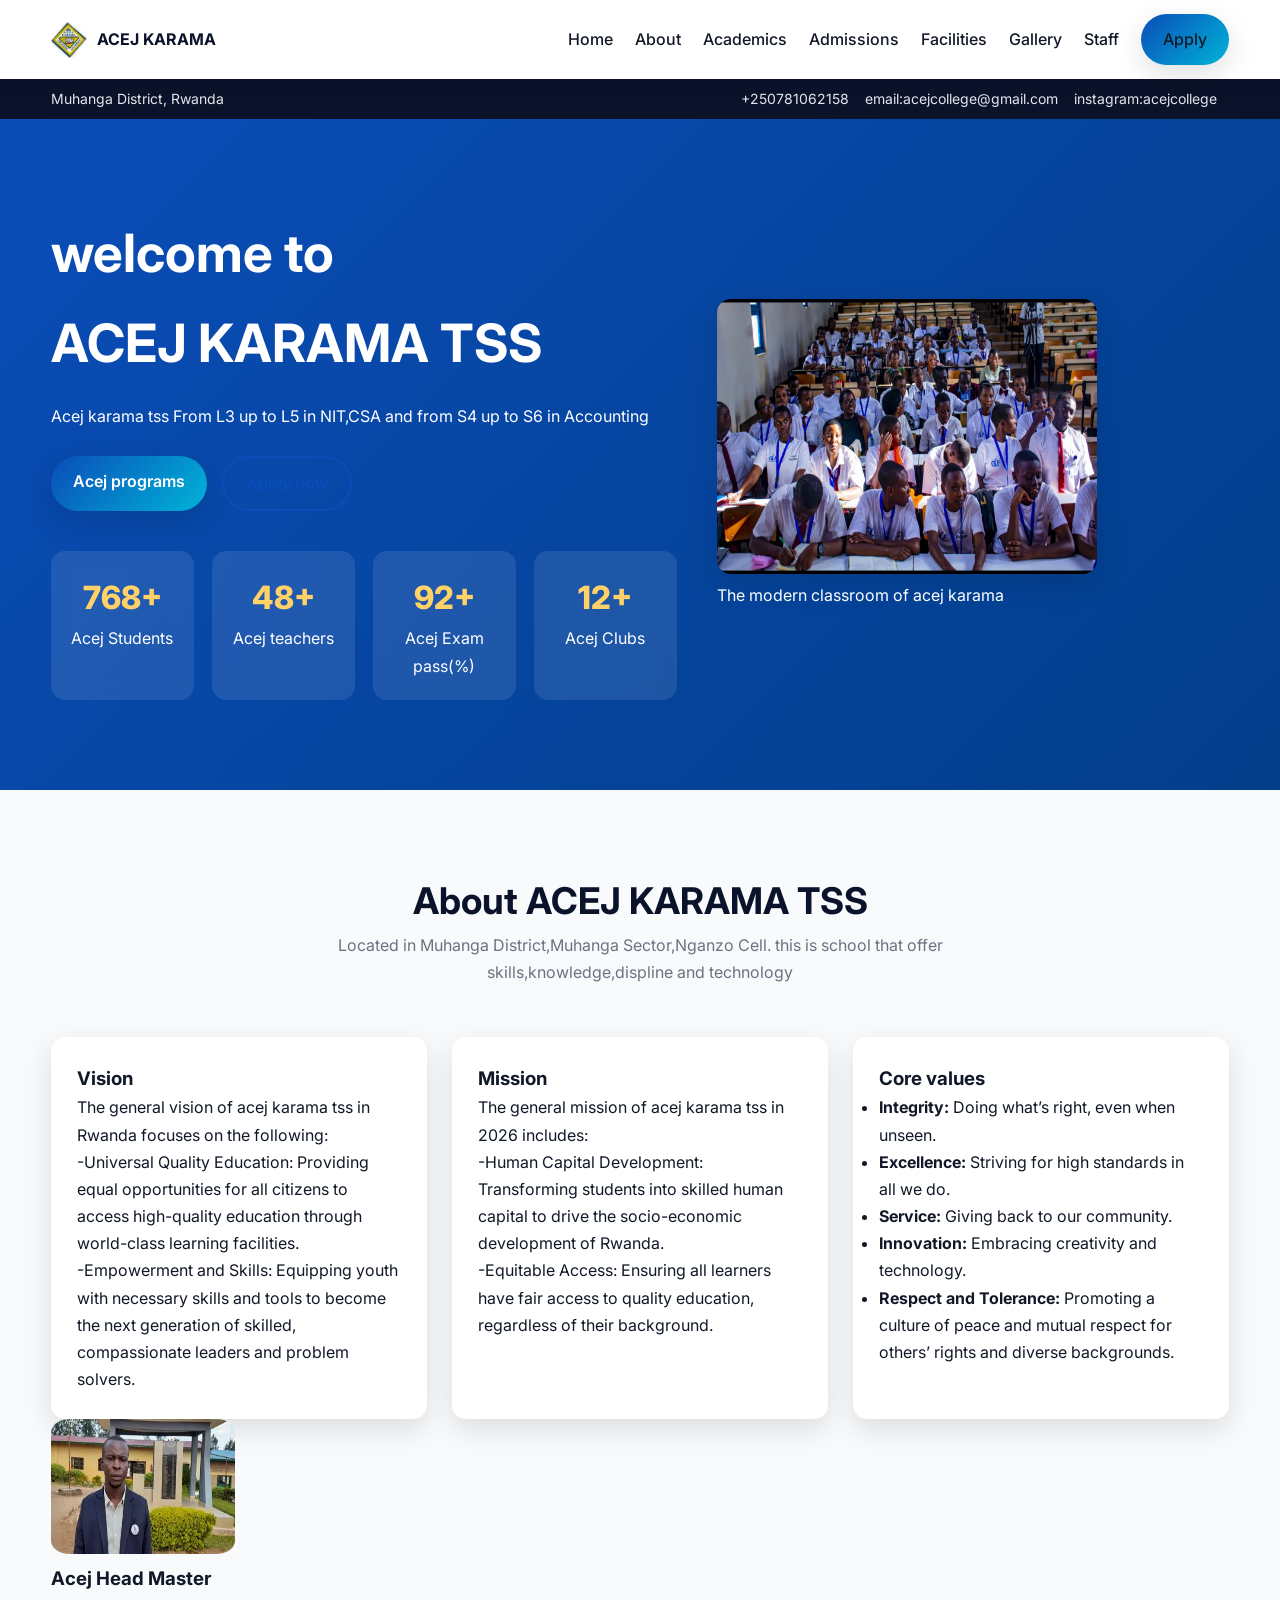
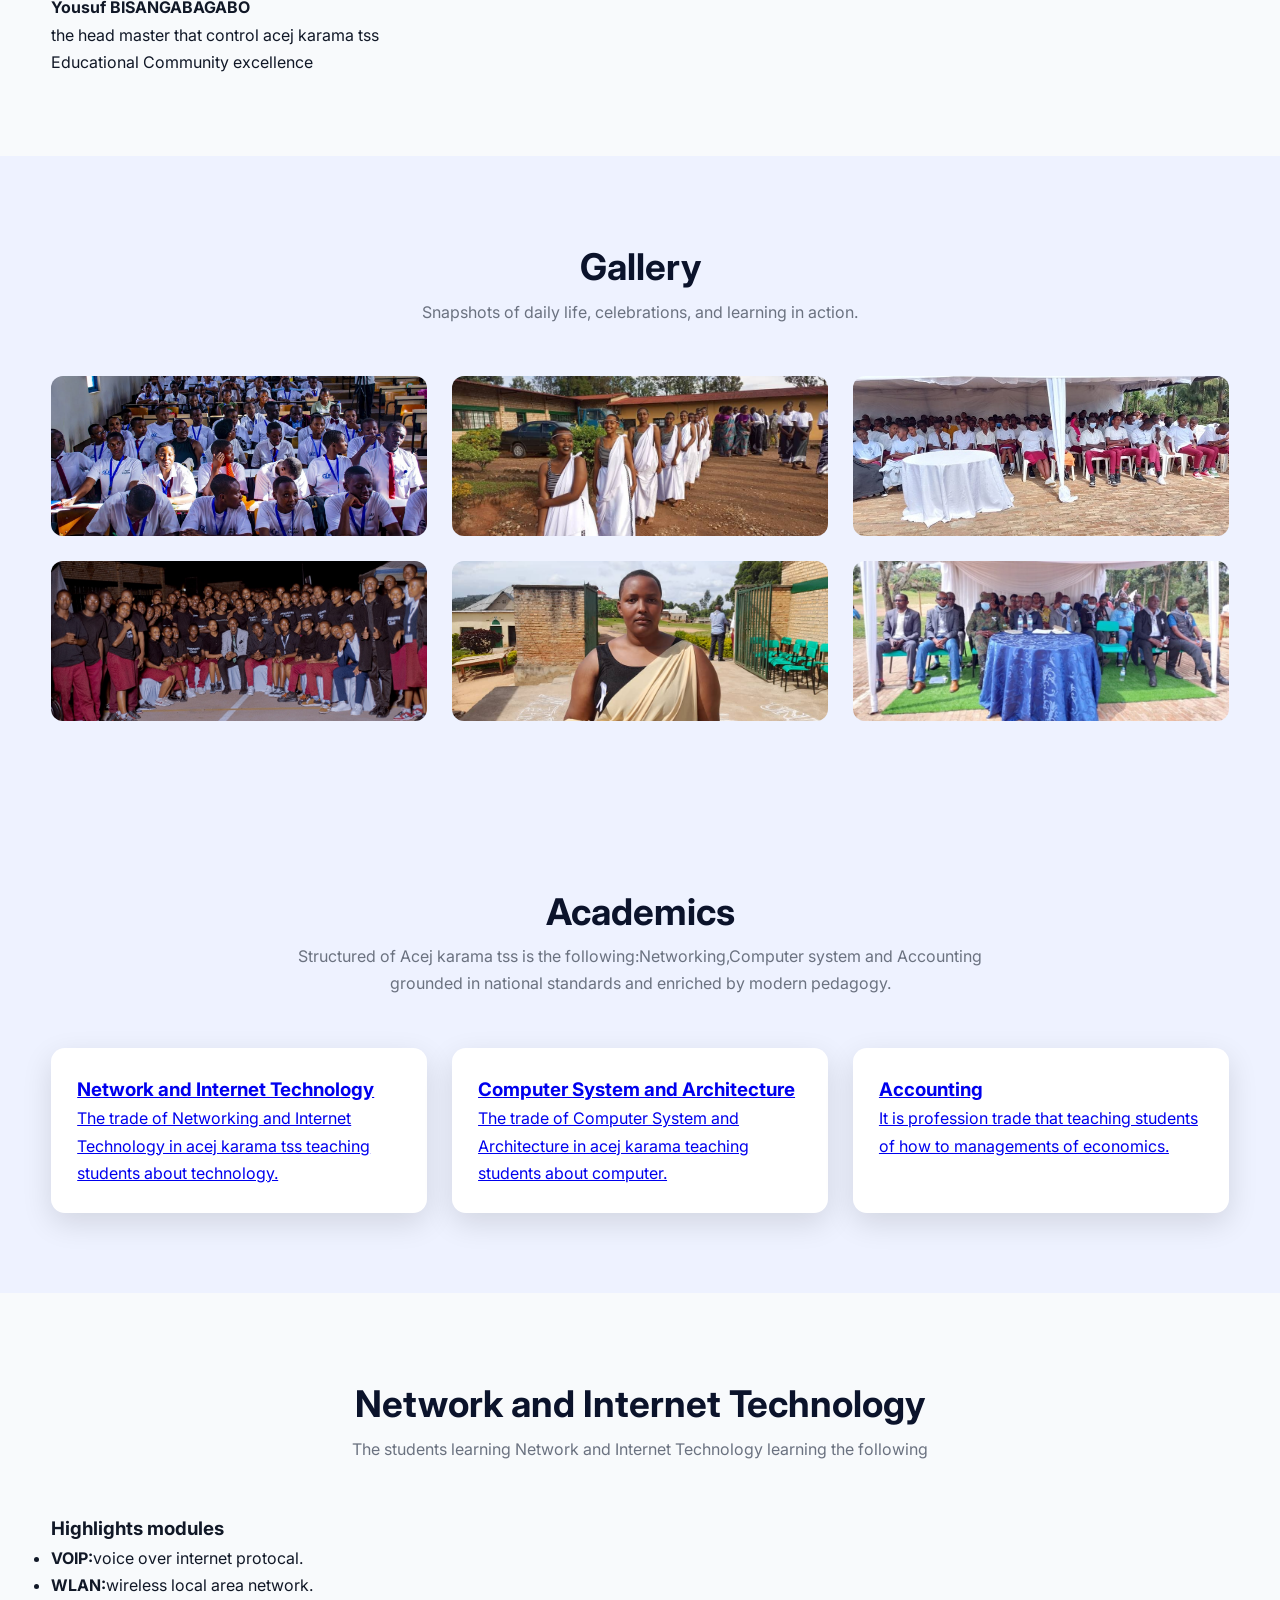
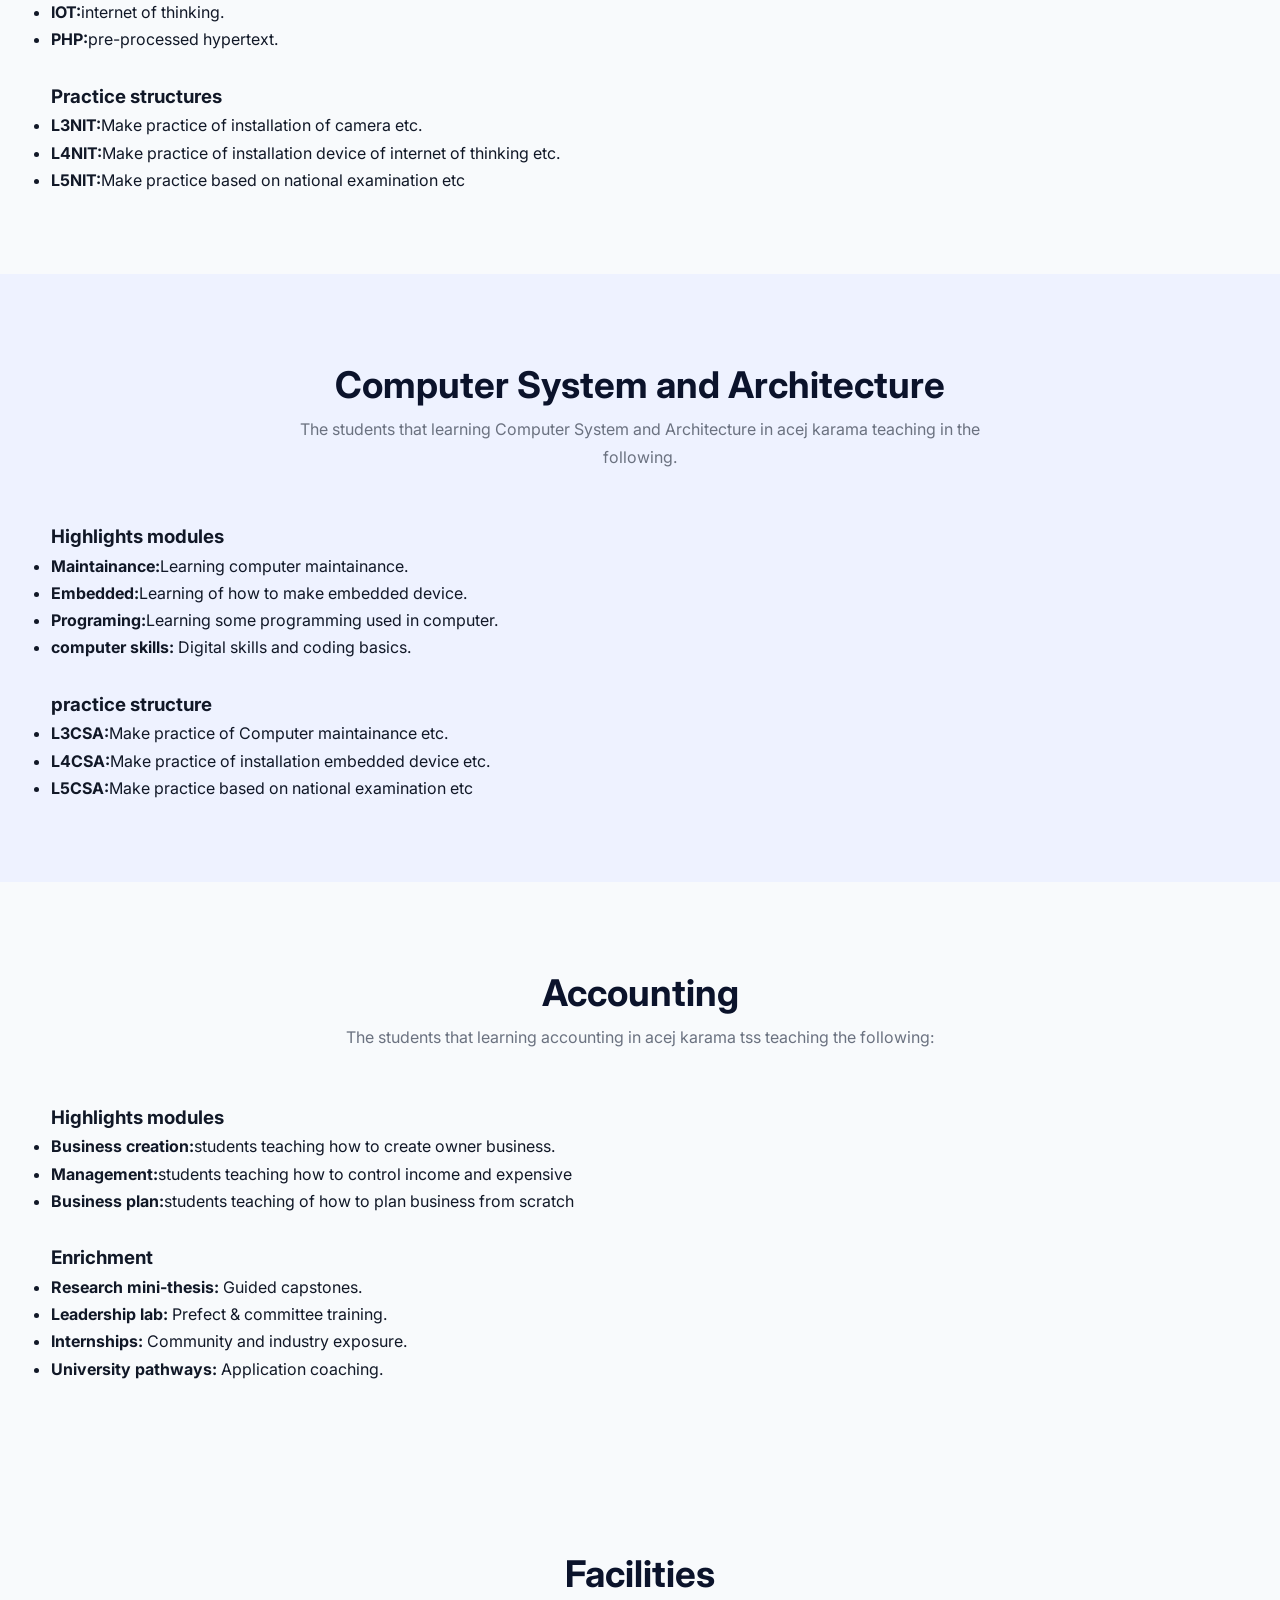
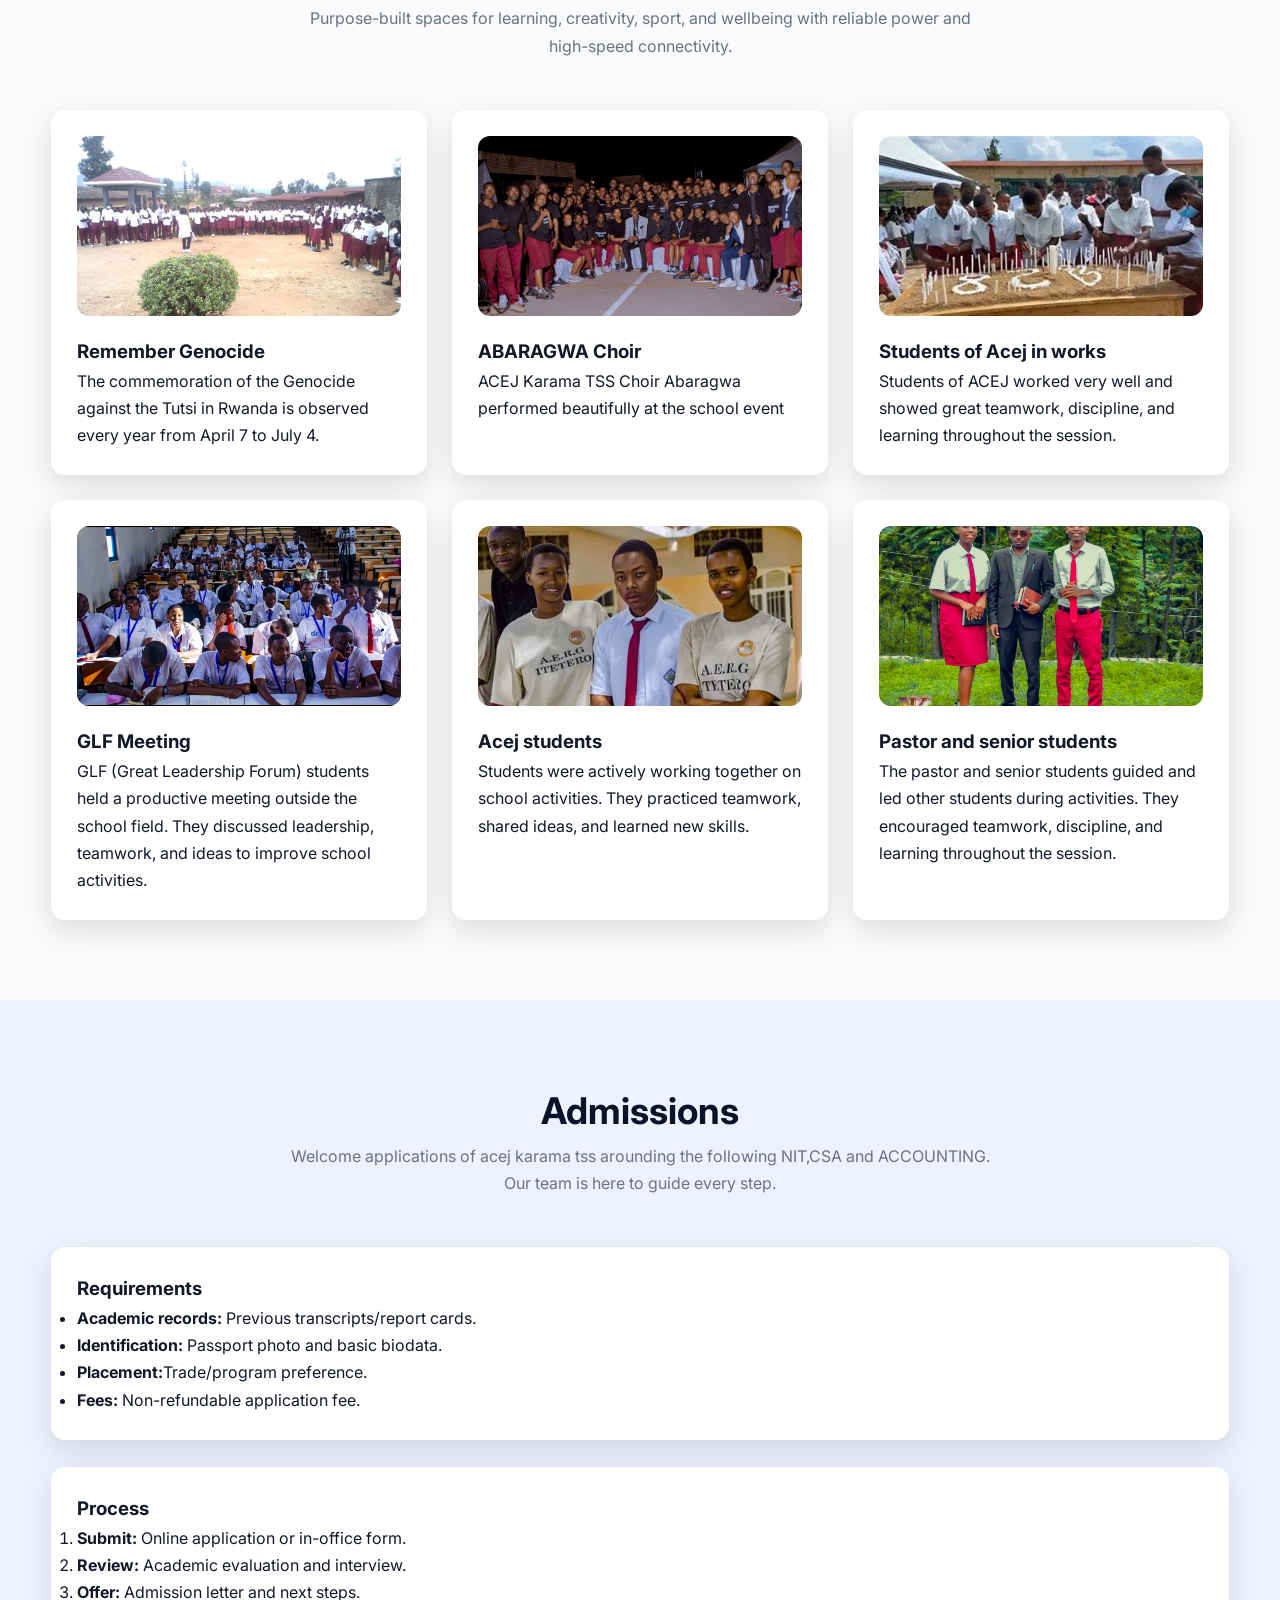
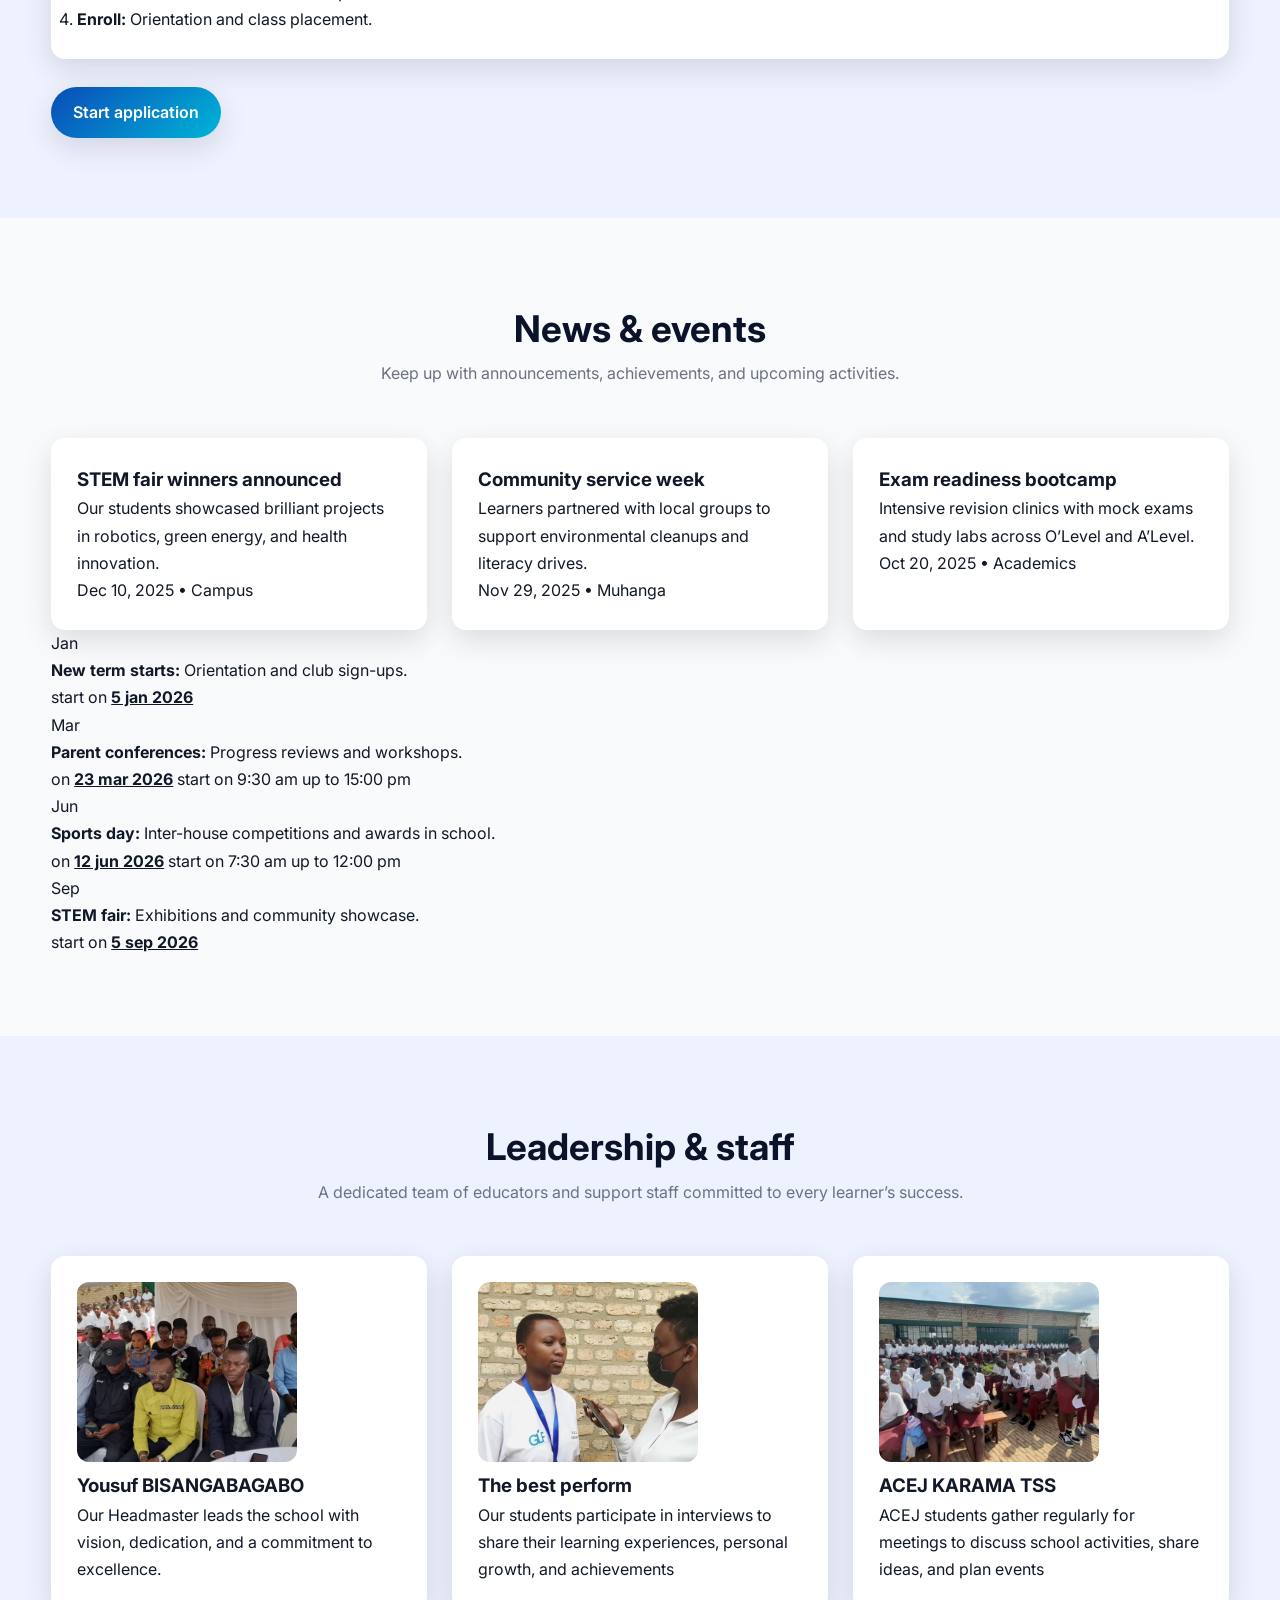
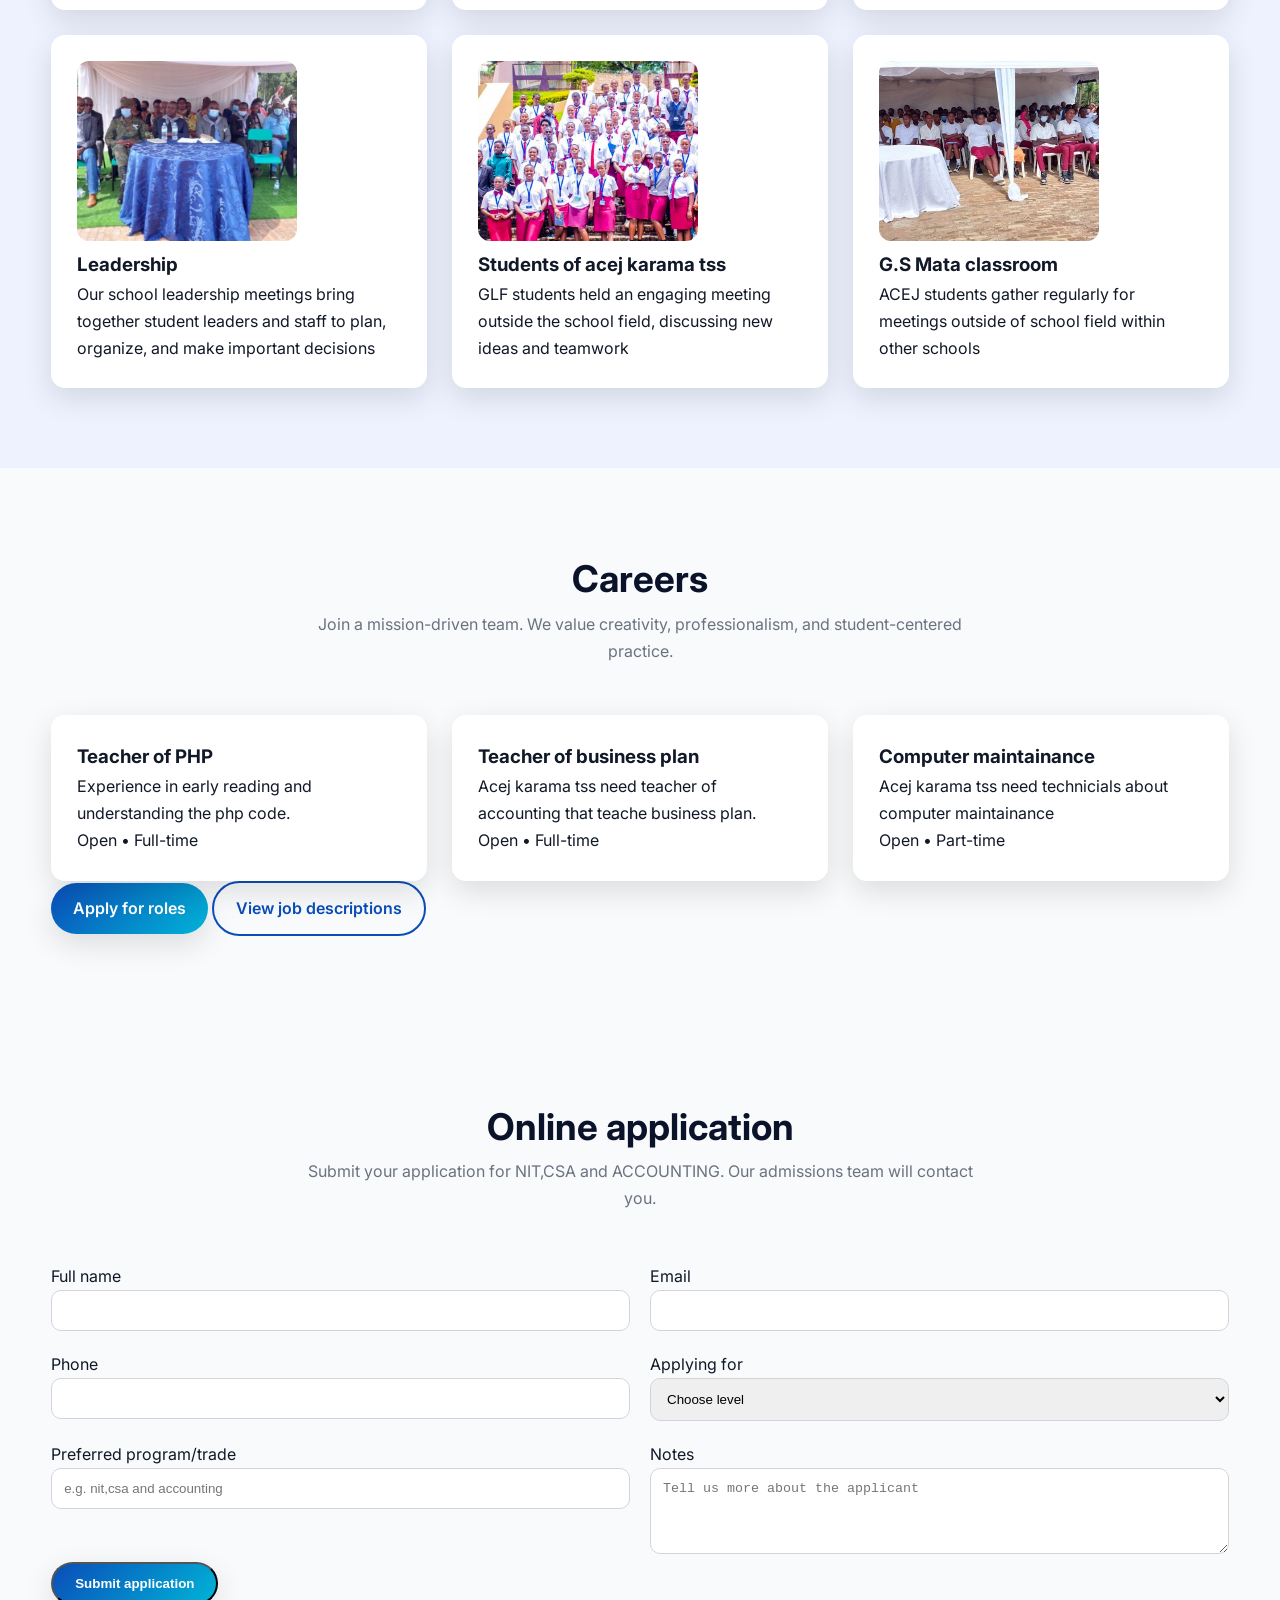
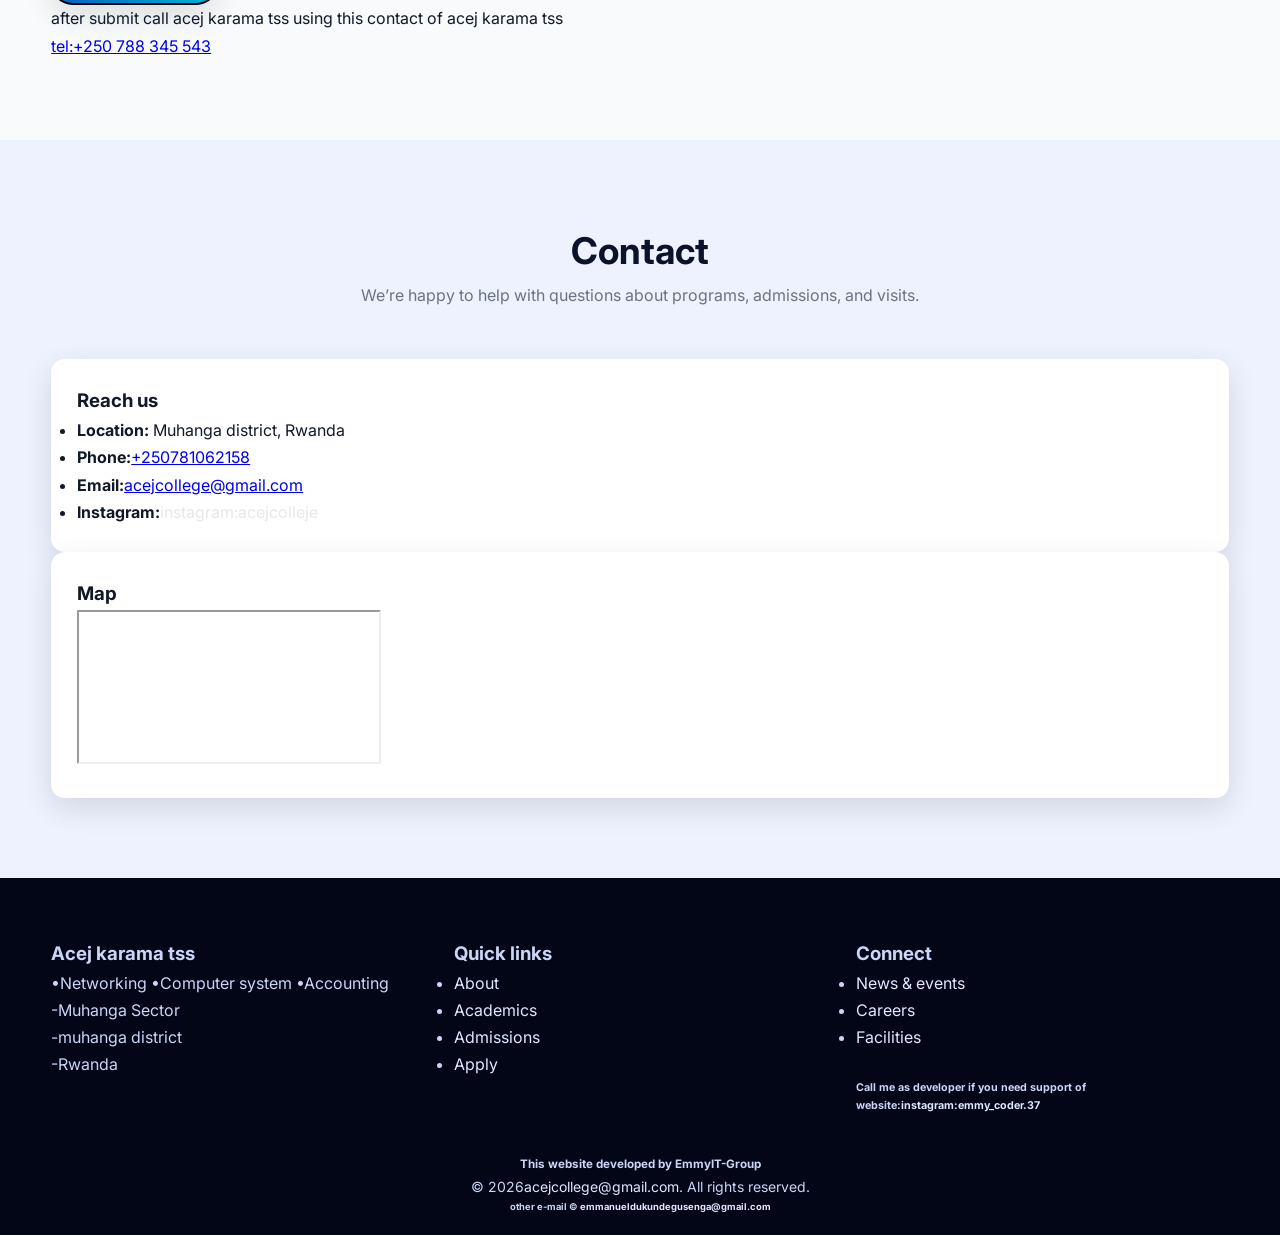
==== index.html @ ce0fcd68 "change file remove h .html" ====
<!DOCTYPE html>
<html lang="en">
<head>
  <meta charset="UTF-8" />
  <meta name="viewport" content="width=device-width, initial-scale=1" />
  <title>🚻🛗ACEJ KARAMA TSS</title>
  <meta name="description" content="G.S Mata Secondary School in Muhanga Sector offers Primary, O’Level, and A’Level (LFK). Innovative learning, strong values, and future-ready skills." />
  <link rel="preconnect" href="https://fonts.googleapis.com">
  <link rel="preconnect" href="https://fonts.gstatic.com" crossorigin>
  <link href="https://fonts.googleapis.com/css2?family=Inter:wght@400;500;600;700;800&display=swap" rel="stylesheet">
  <link rel="stylesheet" href="indexs.css" />
</head>
<body>


  <!-- Header -->
  <header class="header">
  <div class="container">
    <a class="logo" href="#home">
      <img src="log.jpg" alt="acej logo" />
      <div class="logo-text">
        <strong> <b>ACEJ KARAMA</b></strong>
      </div>
    </a>

    <!-- Navigation -->
    <nav class="nav" aria-label="Main navigation">
      <button class="nav-toggle" aria-expanded="false" aria-controls="menu">☰</button>
      <ul id="menu" class="nav-list">
        <li><a href="#home">Home</a></li>
        <li><a href="#about">About</a></li>
          <a href="#academics">Academics</a></li>
        <li><a href="#admissions">Admissions</a></li>
        <li><a href="#facilities">Facilities</a></li>
        <li><a href="#gallery">Gallery</a></li>
        <li><a href="#staff">Staff</a></li>
        <li><a class="btn btn-primary" href="#apply">Apply</a></li>
      </ul>
    </nav>
  </div>
</header>

  <!-- Top bar -->
  <div class="topbar">
    <div class="container">
      <div class="topbar-left">
        <span class="top-item">Muhanga District, Rwanda</span>
      </div>
      <div class="topbar-right">
        <a href="tel:+250781062158" class="top-item">+250781062158</a>
        <a href="mailto:acejcollege@gmail.com" class="top-item">email:acejcollege@gmail.com</a>
               <a href="https://www.instagram.com/acejcollege" class="top-item">instagram:acejcollege</a>
      </div>
    </div>
  </div>


  <!-- Hero -->
  <section id="home" class="hero">
    <div class="container hero-grid">
      <div class="hero-text">
        <h1>welcome  to <br> ACEJ KARAMA TSS</h1>
        <p>Acej karama tss From L3 up to L5 in NIT,CSA and from S4 up to S6 in Accounting</p>
        <div class="hero-actions">
          <a href="#academics" class="btn btn-primary">Acej programs</a>
          <a href="#apply" class="btn btn-outline">Apply now</a>
        </div>
        <div class="stats">
          <div class="stat">
            <div class="stat-value" data-count="768">0</div>
            <div class="stat-label">Acej Students</div>
          </div>
          <div class="stat">
            <div class="stat-value" data-count="48">0</div>
            <div class="stat-label">Acej teachers </div>
          </div>
          <div class="stat">
            <div class="stat-value" data-count="92">0</div>
            <div class="stat-label">Acej Exam pass(%)</div>
          </div>
          <div class="stat">
            <div class="stat-value" data-count="12">0</div>
            <div class="stat-label">Acej Clubs</div>
          </div>
        </div>
      </div>
      <div class="hero-media-wrapper">
  <div class="hero-media">
    <img src="stud.jpg" alt="Students learning in modern classroom" />
    <p>The modern classroom of acej karama</p>
  </div>
</div>
      </div>
    </div>
  </section>

  <!-- About -->
  <section id="about" class="section">
    <div class="container">
      <div class="section-header">
        <h2>About ACEJ KARAMA TSS</h2>
        <p>Located in Muhanga District,Muhanga Sector,Nganzo Cell. this is school that offer skills,knowledge,displine and technology</p>
      </div>
      <div class="about-grid">
        <div class="card">
          <h3>Vision</h3>
          <p>The general vision of acej karama tss in  Rwanda focuses on the following: <br>
-Universal Quality Education: Providing equal opportunities for all citizens to access high-quality education through world-class learning facilities. <br>
-Empowerment and Skills: Equipping youth with necessary skills and tools to become the next generation of skilled, compassionate leaders and problem solvers. <br>
</p>
        </div>
        <div class="card">
          <h3>Mission</h3>
          <p>The general mission of acej karama  tss in 2026 includes: <br>
-Human Capital Development: Transforming students into skilled human capital to drive the socio-economic development of Rwanda. <br>
-Equitable Access: Ensuring all learners have fair access to quality education, regardless of their background. <br>

</p>
        </div>
        <div class="card">
            <h3>Core values</h3>
          <ul class="checklist">
            <li><strong>Integrity:</strong> Doing what’s right, even when unseen.</li>
            <li><strong>Excellence:</strong> Striving for high standards in all we do.</li>
            <li><strong>Service:</strong> Giving back to our community.</li>
            <li><strong>Innovation:</strong> Embracing creativity and technology.</li>
            <li><strong>Respect and Tolerance:</strong> Promoting a culture of peace and mutual respect for others’ rights and diverse backgrounds.</li>

          </ul>
        </div>
      </div>

      <div class="leader">
        <img src="dire.webp" alt="Head teacher portrait" />
        <div>
          <h3>Acej Head Master</h3>
          <p><strong>Yousuf BISANGABAGABO</strong>  <br>the head master that control acej karama tss </p>
          <div class="badge-row">
            <span class="badge">Educational</span>
            <span class="badge">Community </span>
            <span class="badge">excellence</span>
          </div>
        </div>
      </div>
    </div>
  </section>
  <!-- Gallery -->
  <section id="gallery" class="section alt">
    <div class="container">
      <div class="section-header">
        <h2>Gallery</h2>
        <p>Snapshots of daily life, celebrations, and learning in action.</p>
      </div>

      <div class="gallery-grid">
        <img src="stud.jpg" alt="Assembly" />
        <img src="itorero.jpg" alt="Science practical" />
        <img src="ihema.jpeg" alt="Sports day" />
        <img src="back.jpg" alt="Reading club" />
        <img src="mere.jpeg" alt="ICT session" />
        <img src="blog.jpg" alt="Graduation" />
       
      </div>
    </div>
  </section>

  <!-- Academics overview -->
  <section id="academics" class="section alt">
    <div class="container">
      <div class="section-header">
        <h2>Academics</h2>
        <p>Structured of Acej karama tss is the following:Networking,Computer system and Accounting grounded in national standards and enriched by modern pedagogy.</p>
      </div>
      <div class="track-grid">
        <a href="#primary" class="track card">
          <h3>Network and Internet Technology</h3>
          <p>The trade of Networking and Internet Technology in acej karama tss teaching students about technology.</p>
        </a>
        <a href="#olevel" class="track card">
          <h3>Computer System and Architecture</h3>
          <p>The trade of Computer System and Architecture in acej karama teaching students about computer.</p>
        </a>
        <a href="#alevel" class="track card">
          <h3>Accounting</h3>
          <p>It is profession trade that teaching students of how to managements of economics.</p>
        </a>
      </div>
    </div>
  </section>

  <!-- Primary -->
  <section id="primary" class="section">
    <div class="container">
      <div class="section-header">
        <h2>Network and Internet Technology</h2>
        <p>The students learning Network and Internet Technology learning the following</p>
      </div>

      <div class="split">
        <div>
          <h3>Highlights modules</h3>
          <ul class="dotlist">
            <li><strong>VOIP:</strong>voice over internet protocal.</li>
            <li><strong>WLAN:</strong>wireless local area network.</li>
            <li><strong>IOT:</strong>internet of thinking.</li>
            <li><strong>PHP:</strong>pre-processed hypertext.</li>
          </ul>
        </div>
        <div>
          <br>
          <h3>Practice structures</h3>
          <ul class="dotlist">
            <li><strong>L3NIT:</strong>Make practice of installation of camera etc.</li>
            <li><strong>L4NIT:</strong>Make practice of installation device of internet of thinking etc.</li>
            <li><strong>L5NIT:</strong>Make practice based on national examination etc</li>
          </ul>
        </div>
      </div>
    </div>
  </section>

  <!-- O'Level -->
  <section id="olevel" class="section alt">
    <div class="container">
      <div class="section-header">
        <h2>Computer System and Architecture</h2>
        <p>The students that learning Computer System and Architecture in acej karama teaching in the following.</p>
      </div>
      <div class="split">
        <div>
          <h3>Highlights modules</h3>
          <ul class="dotlist">
            <li><strong>Maintainance:</strong>Learning computer maintainance.</li>
            <li><strong>Embedded:</strong>Learning of how to make embedded device.</li>
            <li><strong>Programing:</strong>Learning some programming used in computer.</li>
            <li><strong>computer skills:</strong> Digital skills and coding basics.</li>
          </ul>
        </div>
        <div>
          <br>
          <h3>practice structure</h3>
          <ul class="dotlist">
           <li><strong>L3CSA:</strong>Make practice of Computer maintainance etc.</li>
            <li><strong>L4CSA:</strong>Make practice of installation embedded device etc.</li>
            <li><strong>L5CSA:</strong>Make practice based on national examination etc</li>
          </ul>
        </div>
      </div>
    </div>
  </section>

  <!-- A'Level -->
  <section id="alevel" class="section">
    <div class="container">
      <div class="section-header">
        <h2>Accounting</h2>
        <p>The students that learning accounting in acej karama tss teaching the following:</p>
      </div>

      <div class="split">
        <div>
          <h3>Highlights modules</h3>
          <ul class="dotlist">
            <li><strong>Business creation:</strong>students teaching how to create owner business.</li>
            <li><strong>Management:</strong>students teaching how to control income and expensive</li>
            <li><strong>Business plan:</strong>students teaching of how to plan business from scratch</li>
          </ul>
        </div>
        <div>
          <br>
          <h3>Enrichment</h3>
          <ul class="dotlist">
            <li><strong>Research mini-thesis:</strong> Guided capstones.</li>
            <li><strong>Leadership lab:</strong> Prefect & committee training.</li>
            <li><strong>Internships:</strong> Community and industry exposure.</li>
            <li><strong>University pathways:</strong> Application coaching.</li>
          </ul>
        </div>
      </div>
    </div>
  </section>
   <!-- Facilities -->
  <section id="facilities" class="section">
    <div class="container">
      <div class="section-header">
        <h2>Facilities</h2>
        <p>Purpose-built spaces for learning, creativity, sport, and wellbeing with reliable power and high-speed connectivity.</p>
      </div>

      <div class="facility-grid">
        <div class="facility card">
          <img src="student1.jpg" alt="ICT Lab" />
          <h3>Remember Genocide</h3>
          <p>The commemoration of the Genocide against the Tutsi in Rwanda is observed every year from April 7 to July 4.</p>
        </div>
        <div class="facility card">
          <img src="back.jpg"alt="Science Lab" />
          <h3>ABARAGWA Choir</h3>
          <p>ACEJ Karama TSS Choir Abaragwa performed beautifully at the school event</p>
        </div>
        <div class="facility card">
          <img src="OIP.webp" alt="Library" />
          <h3>Students of Acej in works</h3>
          <p>Students of ACEJ worked very well and showed great  teamwork, discipline, and learning throughout the session.</p>
        </div>
        <div class="facility card">
          <img src="stud.jpg" alt="Sports" />
          <h3>GLF Meeting</h3>
          <p>GLF (Great Leadership Forum) students held a productive meeting outside the school field. They discussed leadership, teamwork, and ideas to improve school activities.</p>
        </div>
        <div class="facility card">
          <img src="stude.webp" alt="Smart classroom" />
          <h3>Acej students</h3>
          <p>Students were actively working together on school activities. They practiced teamwork, shared ideas, and learned new skills.</p>
        </div>
        <div class="facility card">
          <img src="student.JPG" alt="Health & Wellness" />
          <h3>Pastor and senior students</h3>
          <p>The pastor and senior students guided and led other students during activities. They encouraged teamwork, discipline, and learning throughout the session.</p>
      </div>
    </div>
  </section>

  

  <!-- Admissions -->
  <section id="admissions" class="section alt">
    <div class="container">
      <div class="section-header">
        <h2>Admissions</h2>
        <p>Welcome applications of acej karama tss arounding the following NIT,CSA and ACCOUNTING. Our team is here to guide every step.</p>
      </div>

      <div class="split">
        <div class="card">
          <h3>Requirements</h3>
          <ul class="dotlist">
            <li><strong>Academic records:</strong> Previous transcripts/report cards.</li>
            <li><strong>Identification:</strong> Passport photo and basic biodata.</li>
            <li><strong>Placement:</strong>Trade/program preference.</li>
            <li><strong>Fees:</strong> Non-refundable application fee.</li>
          </ul>
        </div>
        <br>
        <div class="card">
          <h3>Process</h3>
          <ol class="numlist">
            <li><strong>Submit:</strong> Online application or in-office form.</li>
            <li><strong>Review:</strong> Academic evaluation and interview.</li>
            <li><strong>Offer:</strong> Admission letter and next steps.</li>
            <li><strong>Enroll:</strong> Orientation and class placement.</li>
          </ol>
        </div>
      </div>
<br>
      <div class="cta-row">
        <a href="#apply" class="btn btn-primary">Start application</a>

      </div>
    </div>
  </section>

  <!-- News & Events -->
  <section id="news" class="section">
    <div class="container">
      <div class="section-header">
        <h2>News & events</h2>
        <p>Keep up with announcements, achievements, and upcoming activities.</p>
      </div>

      <div class="news-grid">
        <article class="card">
          <h3>STEM fair winners announced</h3>
          <p>Our students showcased brilliant projects in robotics, green energy, and health innovation.</p>
          <div class="meta">Dec 10, 2025 • Campus</div>
        </article>
        <article class="card">
          <h3>Community service week</h3>
          <p>Learners partnered with local groups to support environmental cleanups and literacy drives.</p>
          <div class="meta">Nov 29, 2025 • Muhanga</div>
        </article>
        <article class="card">
          <h3>Exam readiness bootcamp</h3>
          <p>Intensive revision clinics with mock exams and study labs across O’Level and A’Level.</p>
          <div class="meta">Oct 20, 2025 • Academics</div>
        </article>
      </div>

      <div class="events-timeline">
        <div class="event">
          <div class="date">Jan</div>
          <div class="detail"><strong>New term starts:</strong> Orientation and club sign-ups.  <br> start on <u><b>5 jan 2026</b></u> </div>
        </div>
        <div class="event">
          <div class="date">Mar</div>
          <div class="detail"><strong>Parent conferences:</strong> Progress reviews and workshops.  <br> on <u><b>23 mar 2026</b></u>  start on 9:30 am up to 15:00 pm</div>
        </div>
        <div class="event">
          <div class="date">Jun</div>
          <div class="detail"><strong>Sports day:</strong> Inter-house competitions and awards in school.  <br> on <u><b>12 jun 2026</b></u>  start on 7:30 am up to 12:00 pm</div>
        </div>
        <div class="event">
          <div class="date">Sep</div>
          <div class="detail"><strong>STEM fair:</strong> Exhibitions and community showcase.   <br> start on <u><b>5 sep 2026</b></u> 
          </div>
        </div>
      </div>
    </div>
  </section>

  <!-- Staff -->
  <section id="staff" class="section alt">
    <div class="container">
      <div class="section-header">
        <h2>Leadership & staff</h2>
        <p>A dedicated team of educators and support staff committed to every learner’s success.</p>
      </div>

      <div class="staff-grid">
        <div class="staff card">
          <img src="ingenge.jpeg" alt="Head teacher" />
          <h3>Yousuf BISANGABAGABO</h3>
          <p>Our Headmaster leads the school with vision, dedication, and a commitment to excellence.</p>
        </div>
        <div class="staff card">
          <img src="interview.jpg" alt="Deputy academics" />
          <h3>The best perform</h3>
          <p>Our students participate in interviews to share their learning experiences, personal growth, and achievements </p>
        </div>
        <div class="staff card">
          <img src="www.jpeg" alt="Deputy discipline" />
          <h3>ACEJ KARAMA TSS</h3>
          <p>ACEJ students gather regularly for meetings to discuss school activities, share ideas, and plan events</p>
        </div>
        <div class="staff card">
          <img src="blog.jpg" alt="Primary coordinator" />
          <h3>Leadership </h3>
          <p>Our school leadership meetings bring together student leaders and staff to plan, organize, and make important decisions </p>
        </div>
        <div class="staff card">
          <img src="gcf.jpeg" alt="Science head" />
          <h3>Students of acej karama tss</h3>
          <p>GLF students held an engaging meeting outside the school field, discussing new ideas and teamwork</p>
        
        </div>
        <div class="staff card">
          <img src="ihema.jpeg" alt="ICT committee" />
          <h3>G.S Mata classroom </h3>
          <p>ACEJ students gather regularly for meetings outside of school field within other schools</p>
        </div>
      
      </div>
    </div>
  </section>
  <!-- Careers -->
  <section id="careers" class="section">
    <div class="container">
      <div class="section-header">
        <h2>Careers</h2>
        <p>Join a mission-driven team. We value creativity, professionalism, and student-centered practice.</p>
      </div>
      <div class="jobs-grid">
        <div class="card">
          <h3>Teacher of PHP</h3>
          <p>Experience in early reading and understanding the php code.</p>
          <div class="meta">Open • Full-time</div>
        </div>
        <div class="card">
          <h3>Teacher of business plan</h3>
          <p>Acej karama tss need teacher of accounting that teache business plan.</p>
          <div class="meta">Open • Full-time</div>
        </div>
        <div class="card">
          <h3>Computer maintainance</h3>
          <p>Acej karama tss need technicials  about computer maintainance</p>
          <div class="meta">Open • Part-time</div>
        </div>
      </div>
      <div class="cta-row">
        <a href="#apply" class="btn btn-primary">Apply for roles</a>
        <a href="#careeres" class="btn btn-outline">View job descriptions</a>
      </div>
    </div>
  </section>

  <!-- Downloads -->
  <!--<section id="downloads" class="section alt">
    <div class="container">
      <div class="section-header">
        <h2>Downloads</h2>
        <p>Prospectus, fee structure, calendar, and policies.</p>
      </div>
      <div class="download-grid">
        <a class="card" href="#" download>
          <h3>Prospectus (PDF)</h3>
          <p>Programs, facilities, culture, and admissions.</p>
        </a>
        <a class="card" href="#" download>
          <h3>Fee structure (PDF)</h3>
          <p>Tuition, uniforms, and activity fees.</p>
        </a>
        <a class="card" href="#" download>
          <h3>Academic calendar (PDF)</h3>
          <p>Terms, exams, and key events.</p>
        </a>
        <a class="card" href="#" download>
          <h3>Policies (PDF)</h3>
          <p>Code of conduct and safeguarding.</p>
        </a>
      </div>
    </div>
  </section>-->

  <!-- Apply -->
  <section id="apply" class="section">
    <div class="container">
      <div class="section-header">
        <h2>Online application</h2>
        <p>Submit your application for NIT,CSA and ACCOUNTING. Our admissions team will contact you.</p>
      </div>

     <form action="" method="POST">
        <div class="form-grid">
          <div class="form-group">
            <label for="fullName">Full name</label>
            <input id="fullName" name="fullName" type="text" required />
          </div>
          <div class="form-group">
            <label for="email">Email</label>
            <input id="email" name="email" type="email" required />
          </div>
          <div class="form-group">
            <label for="phone">Phone</label>
            <input id="phone" name="phone" type="tel" required />
          </div>
          <div class="form-group">
            <label for="level">Applying for</label>
            <select id="level" name="level" required>
              <option value="">Choose level</option>
              <option>L3NIT</option>
              <option>L4NIT</option>
              <option>L5NIT</option>
              <option>L3CSA</option>
              <option>L4CSA</option>
              <option>L5CSA</option>
              <option>S4 Accounting</option>
              <option>S5 Accounting</option>
              <option>S6 Accounting</option>
              
            </select>
          </div>
          <div class="form-group">
            <label for="program">Preferred program/trade</label>
            <input id="program" name="program" type="text" placeholder="e.g. nit,csa and accounting" />
          </div>
          <div class="form-group">
            <label for="notes">Notes</label>
            <textarea id="notes" name="notes" rows="4" placeholder="Tell us more about the applicant"></textarea>
          </div>
        </div>
        <div class="form-actions">
          <button class="btn btn-primary" type="submit" values="submit">Submit application</button>
          <p id="formStatus" class="form-status" role="status" aria-live="polite"> after submit call acej karama tss using this contact of acej karama tss <br> <a href="tel:+250 788 345 543">tel:+250 788 345 543</a></p>
        </div>
      </form>
    </div>
  </section>

  <!-- Contact -->
  <section id="contact" class="section alt">
    <div class="container">
      <div class="section-header">
        <h2>Contact</h2>
        <p>We’re happy to help with questions about programs, admissions, and visits.</p>
      </div>
      <div class="contact-grid">
        <div class="card">
          <h3>Reach us</h3>
          <ul class="dotlist">
            <li><strong>Location:</strong> Muhanga district, Rwanda</li>
            <li><strong>Phone:</strong><a href="tel:+250781062158">+250781062158</a></li>
            <li><strong>Email:</strong><a href="mailto:acejcollege@gmail.com">acejcollege@gmail.com</a></li>
            <li><strong>Instagram:</strong><a href="https://www.instagram.com/acejcollege" class="top-item">instagram:acejcolleje</a></li>
          </ul>
        </div>
        <div class="card">
          <h3>Map</h3>
          <div class="map-embed">
            <iframe title="Map to G.S Mata Secondary School" src="https://maps.google.com/maps?q=Muhanga%2C%20Rwanda&t=&z=12&ie=UTF8&iwloc=&output=embed" loading="lazy"></iframe>
          </div>
        </div>
      </div>
    </div>
  </section>

  <!-- Footer -->
  <footer class="footer">
    <div class="container footer-grid">
      <div>
        <h3>Acej karama tss</h3>
        <p> •Networking •Computer system •Accounting<br>-Muhanga Sector
        <br>-muhanga district <br>-Rwanda</p>
      </div>
      <div>
        <h3>Quick links</h3>
        <ul class="linklist">
          <li><a href="#about">About</a></li>
          <li><a href="#academics">Academics</a></li>
          <li><a href="#admissions">Admissions</a></li>
          
          <li><a href="#apply">Apply</a></li>
        </ul>
      </div>
      <div>
        <h3>Connect</h3>
        <ul class="linklist">
          <li><a href="#news">News & events</a></li>
          <li><a href="#careers">Careers</a></li>
         <li><a href="#facilities">Facilities</a></li>
        </ul>
        <div class="photo">
          <img src="re.png" alt="">
          <h6>Call me as developer if you need support of website:<a href="https://www.instagram.com/emmy_coder.37" class="top-item">instagram:emmy_coder.37</a></h6>
        </div>
      </div>
    </div>
    <div class="container footer-bottom">
      <h5>This website developed by EmmyIT-Group</h5>
      <p>© <span id="year"></span><a href="mailto:acejcollege@gmail.com">acejcollege@gmail.com</a>. All rights reserved.</p>
      <h6>other e-mail © <a href="mailto:emmanueldukundegusenga@gmail.com">emmanueldukundegusenga@gmail.com</a> </h6>
    </div>
  </footer>

  <script src="script.js"></script>
</body>
</html>
---- indexs.css ----
/* =========================
   ROOT & GLOBAL
========================= */
:root {
  --primary: #0a4db8;
  --secondary: #00b4d8;
  --accent: #ffd166;
  --dark: #0b132b;
  --light: #f8fafc;
  --gray: #6b7280;
  --radius: 14px;
  --shadow: 0 10px 30px rgba(0,0,0,.12);
}

* {
  margin: 0;
  padding: 0;
  box-sizing: border-box;
}

html {
  scroll-behavior: smooth;
}

body {
  font-family: 'Inter', sans-serif;
  background: var(--light);
  color: #111827;
  line-height: 1.7;
}

/* =========================
   CONTAINER
========================= */
.container {
  width: 92%;
  max-width: 1200px;
  margin: auto;
}

/* =========================
   TOP BAR
========================= */
.topbar {
  background: var(--dark);
  color: #fff;
  font-size: 14px;
}

.topbar .container {
  display: flex;
  justify-content: space-between;
  padding: 8px 0;
}

.top-item {
  color: #e5e7eb;
  margin-right: 12px;
  text-decoration: none;
}

.top-item:hover {
  color: var(--accent);
}

/* =========================
   HEADER / NAV
========================= */
.header {
  position: sticky;
  top: 0;
  z-index: 999;
  background: #fff;
  box-shadow: 0 4px 20px rgba(0,0,0,.08);
}

.header .container {
  display: flex;
  align-items: center;
  justify-content: space-between;
  padding: 14px 0;
}

.logo {
  display: flex;
  align-items: center;
  gap: 10px;
  text-decoration: none;
  color: var(--dark);
}

.logo img {
  width: 36px;
  height: 36px;
  border-radius: 50%;
}

.nav-list {
  display: flex !important;
  list-style: none;
  gap: 22px;
  align-items: center;
}

.nav-list a {
  text-decoration: none;
  color: #111827;
  font-weight: 500;
  position: relative;
}

.nav-list a::after {
  content: "";
  position: absolute;
  bottom: -6px;
  left: 0;
  width: 0%;
  height: 2px;
  background: var(--primary);
  transition: .3s;
}

.nav-list a:hover::after {
  width: 100%;
}

.nav-toggle {
  display: none;
  background: none;
  border: none;
  font-size: 26px;
  cursor: pointer;
}

/* =========================
   BUTTONS
========================= */
.btn {
  padding: 12px 22px;
  border-radius: 30px;
  font-weight: 600;
  text-decoration: none;
  transition: .35s;
  display: inline-block;
}

.btn-primary {
  background: linear-gradient(135deg, var(--primary), var(--secondary));
  color: #fff;
  box-shadow: var(--shadow);
}

.btn-primary:hover {
  transform: translateY(-3px);
}

.btn-outline {
  border: 2px solid var(--primary);
  color: var(--primary);
}

.btn-outline:hover {
  background: var(--primary);
  color: #fff;
}

/* =========================
   HERO SECTION
========================= */
.hero {
  background: linear-gradient(135deg, #0a4db8, #023e8a);
  color: #fff;
  padding: 90px 0;
  overflow: hidden;
}

.hero-grid {
  display: grid;
  grid-template-columns: 1.1fr 0.9fr;
  gap: 40px;
  align-items: center;
}

.hero h1 {
  font-size: clamp(2.3rem, 5vw, 3.3rem);
  margin-bottom: 15px;
  animation: fadeUp 1s ease forwards;
}

.hero p {
  opacity: .9;
  animation: fadeUp 1.2s ease forwards;
}

.hero-actions {
  margin-top: 25px;
  display: flex;
  gap: 15px;
}

/* Hero Image */
.hero-media img {
  width:100%;
  max-width: 380px;
  height: 275px;
  margin: auto;
  border-radius: var(--radius);
  box-shadow: var(--shadow);
  animation: float 5s ease-in-out infinite;
}

/* =========================
   STATS
========================= */
.stats {
  display: grid;
  grid-template-columns: repeat(4,1fr);
  gap: 18px;
  margin-top: 40px;
}

.stat {
  background: rgba(255,255,255,.1);
  padding: 20px;
  border-radius: var(--radius);
  text-align: center;
  backdrop-filter: blur(8px);
}

.stat-value {
  font-size: 2rem;
  font-weight: 800;
  color: var(--accent);
}

/* =========================
   SECTIONS
========================= */
.section {
  padding: 80px 0;
}

.section.alt {
  background: #eef2ff;
}

.section-header {
  text-align: center;
  max-width: 700px;
  margin: auto auto 50px;
}

.section-header h2 {
  font-size: 2.3rem;
  color: var(--dark);
}

.section-header p {
  color: var(--gray);
}

/* =========================
   CARDS
========================= */
.card {
  background: #fff;
  padding: 26px;
  border-radius: var(--radius);
  box-shadow: var(--shadow);
  transition: .35s;
}

.card:hover {
  transform: translateY(-10px);
}

.card img {
  width: 100%;
  height: 180px;
  object-fit: cover;
  border-radius: 12px;
  margin-bottom: 12px;
}

/* =========================
   GRIDS
========================= */
.about-grid,
.track-grid,
.facility-grid,
.gallery-grid,
.staff-grid,
.jobs-grid,
.news-grid {
  display: grid;
  gap: 25px;
  grid-template-columns: repeat(3,1fr);
}

.gallery-grid img {
  width: 100%;
  height: 160px;
  object-fit: cover;
  border-radius: 12px;
  transition: .4s;
}

.gallery-grid img:hover {
  transform: scale(1.08);
}

/* =========================
   FORMS
========================= */
.form-grid {
  display: grid;
  grid-template-columns: repeat(2,1fr);
  gap: 20px;
}

input, select, textarea {
  width: 100%;
  padding: 12px;
  border-radius: 10px;
  border: 1px solid #d1d5db;
}

input:focus,
textarea:focus,
select:focus {
  outline: none;
  border-color: var(--primary);
}

/* =========================
   FOOTER
========================= */
.footer {
  background: #020617;
  color: #cbd5f5;
  padding: 60px 0 20px;
}

.footer a {
  color: #e0e7ff;
  text-decoration: none;
}

.footer-grid {
  display: grid;
  grid-template-columns: repeat(3,1fr);
  gap: 30px;
}

.footer-bottom {
  text-align: center;
  margin-top: 40px;
  font-size: 14px;
}

.footer img,
.photo img {
  width: 70px;
  height: auto;
}

/* =========================
   STAFF & LEADERSHIP
========================= */
.staff img {
  width: 100%;
  max-width: 220px;
  height: 180px;
  object-fit: cover;
  border-radius: 12px;
  margin: auto;
}

.leader img {
  width: 184px;
  height: 135px;
  border-radius: 10%;
}

/* =========================
   ANIMATIONS
========================= */
@keyframes fadeUp {
  from { opacity: 0; transform: translateY(30px); }
  to { opacity: 1; transform: translateY(0); }
}

@keyframes float {
  0%,100% { transform: translateY(0); }
  50% { transform: translateY(-15px); }
}

@keyframes fadeDown {
  from { opacity: 0; transform: translateY(-15px); }
  to { opacity: 1; transform: translateY(0); }
}

/* =========================
   RESPONSIVE
========================= */
@media (max-width: 900px) {
  .hero-grid,
  .about-grid,
  .track-grid,
  .facility-grid,
  .gallery-grid,
  .staff-grid,
  .jobs-grid,
  .news-grid,
  .footer-grid {
    grid-template-columns: 1fr;
  }

  .stats { grid-template-columns: repeat(2,1fr); }

  .form-grid { grid-template-columns: 1fr; }

  .nav-list {
    position: absolute;
    top: 70px;
    right: 15px;
    background: #ffffff;
    box-shadow: 0 12px 30px rgba(0,0,0,.15);
    border-radius: 12px;
    padding: 15px;
    width: 230px;
    display: none !important;
    flex-direction: column;
    gap: 15px;
  }

  .nav-list.show {
    display: flex !important;
  }

  .nav-list a { padding: 8px; width: 100%; text-align: left; }

  .nav-toggle { display: block; }
}

@media (max-width: 600px) {
  .hero-media img { max-width: 260px; }
  .card img { height: 140px; }
  .gallery-grid img { height: 120px; }
  .staff img { width: 85px; height: 85px; }
}
/*animation*/
/* =========================
   NEW ANIMATIONS
========================= */

/* Hero Image: float + rotate */
@keyframes floatRotate {
  0%, 100% { transform: translateY(0) rotate(0deg); }
  25% { transform: translateY(-10px) rotate(-2deg); }
  50% { transform: translateY(-15px) rotate(2deg); }
  75% { transform: translateY(-10px) rotate(-1deg); }
}

.hero-media img {
  animation: floatRotate 6s ease-in-out infinite;
}

/* Cards: slide-up on hover */
.card {
  transform: translateY(0);
  transition: transform .5s ease, box-shadow .5s ease;
}

.card:hover {
  transform: translateY(-15px);
  box-shadow: 0 15px 35px rgba(0,0,0,.15);
}

/* Stats: fade-in with scale */
.stat {
  opacity: 0;
  transform: scale(0.8);
  animation: fadeScale 0.8s ease forwards;
}

@keyframes fadeScale {
  to { opacity: 1; transform: scale(1); }
}

/* Staff & Leaders: fade-in with scale */
.staff img,
.leader img {
  opacity: 0;
  transform: scale(0.9);
  animation: fadeInScale 1s ease forwards;
}

.staff img:nth-child(1) { animation-delay: 0.2s; }
.staff img:nth-child(2) { animation-delay: 0.4s; }
.staff img:nth-child(3) { animation-delay: 0.6s; }
.leader img { animation-delay: 0.8s; }

@keyframes fadeInScale {
  to { opacity: 1; transform: scale(1); }
}

/* Smooth fade-in for sections */
.section {
  opacity: 0;
  transform: translateY(30px);
  animation: sectionFade 0.8s ease forwards;
}

.section:nth-child(2) { animation-delay: 0.2s; }
.section:nth-child(3) { animation-delay: 0.4s; }
.section:nth-child(4) { animation-delay: 0.6s; }

@keyframes sectionFade {
  to { opacity: 1; transform: translateY(0); }
}

/* Buttons: subtle bounce on hover */
.btn-primary:hover {
  animation: bounceBtn 0.4s ease;
}

@keyframes bounceBtn {
  0%, 100% { transform: translateY(-3px); }
  50% { transform: translateY(-7px); }
}
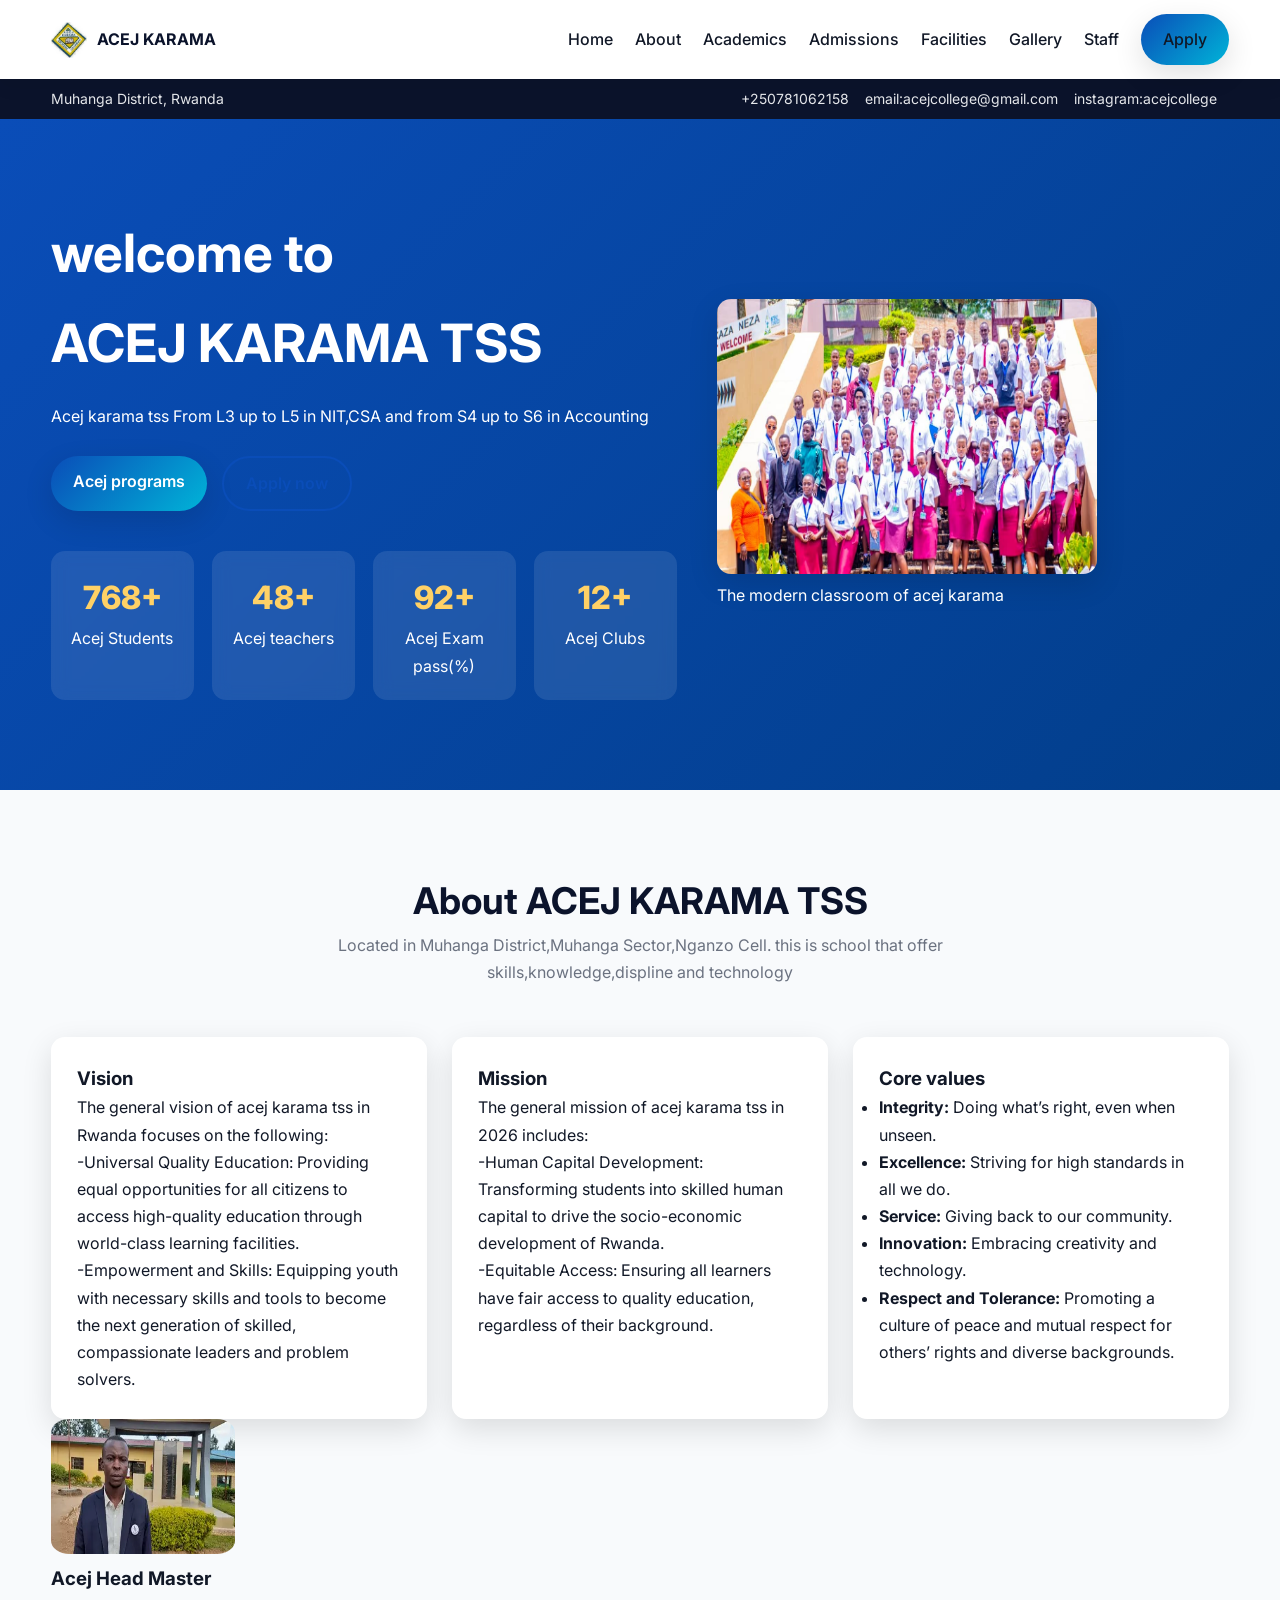
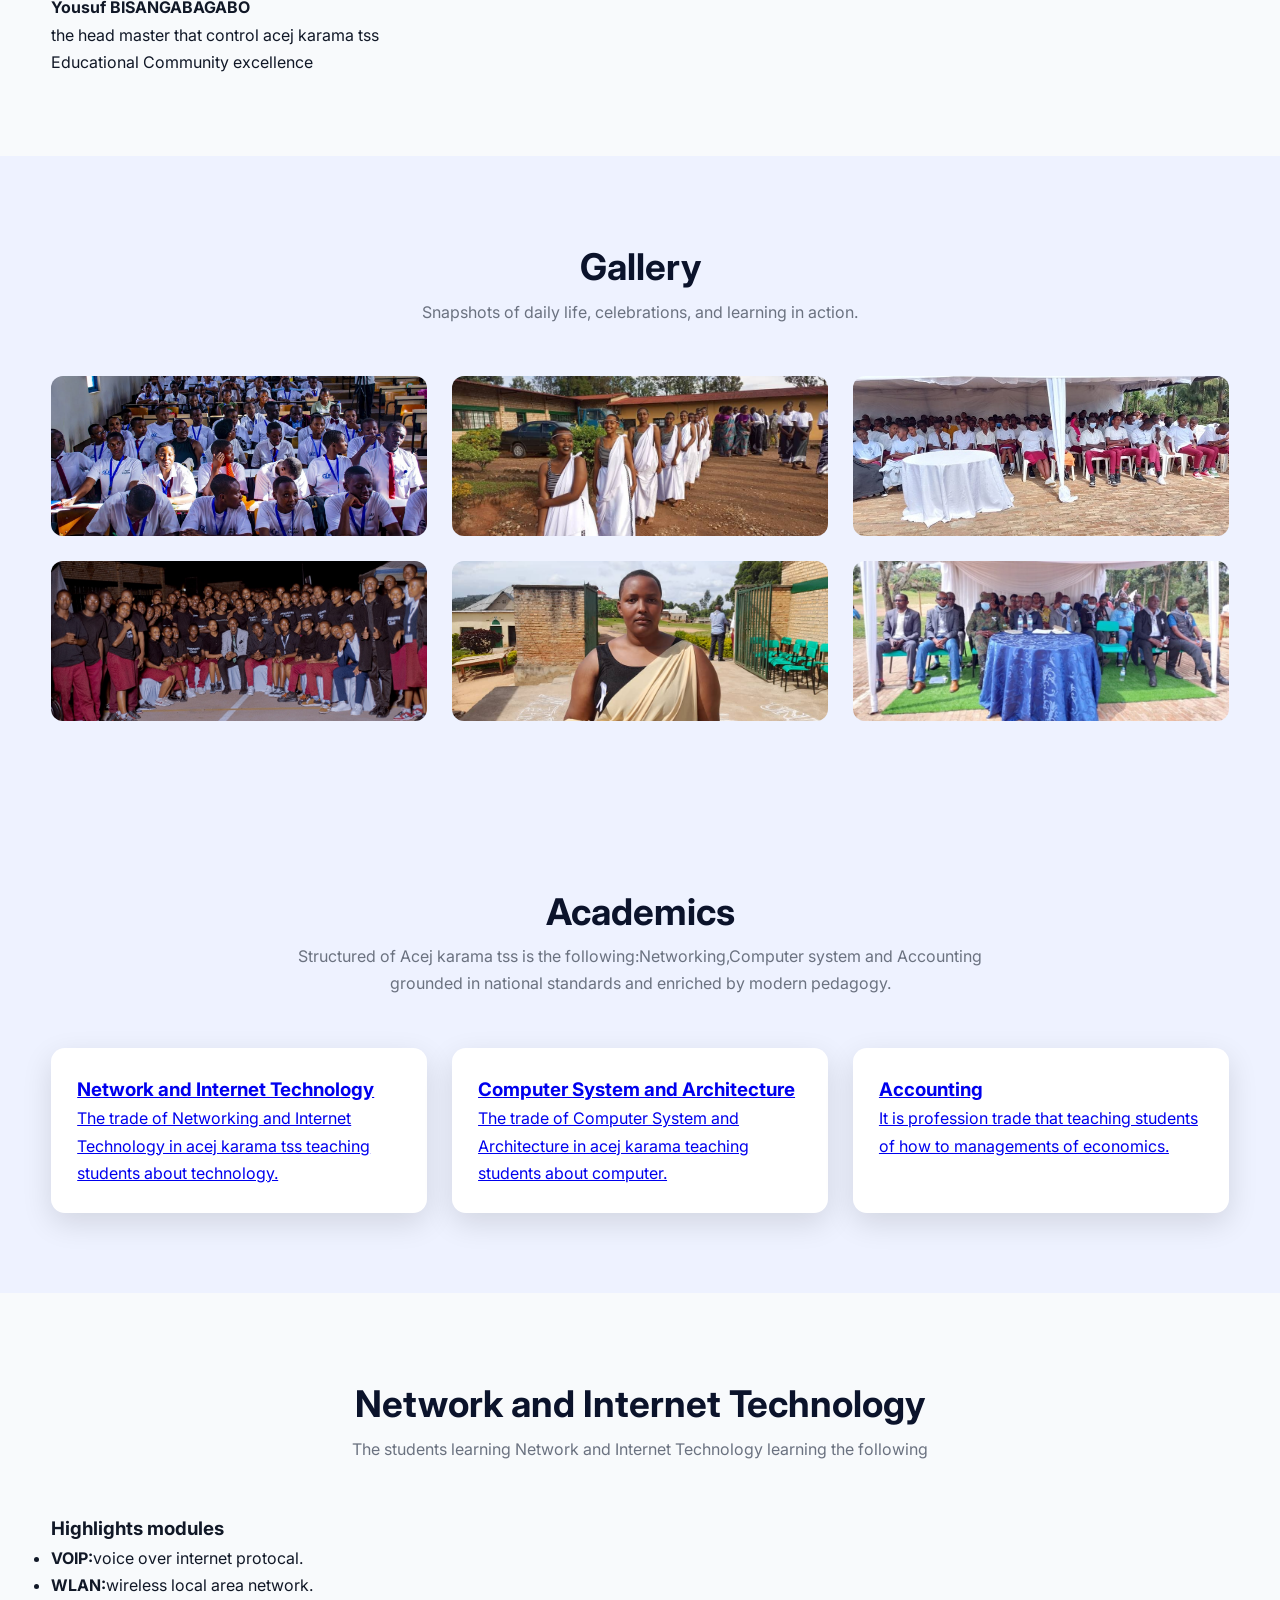
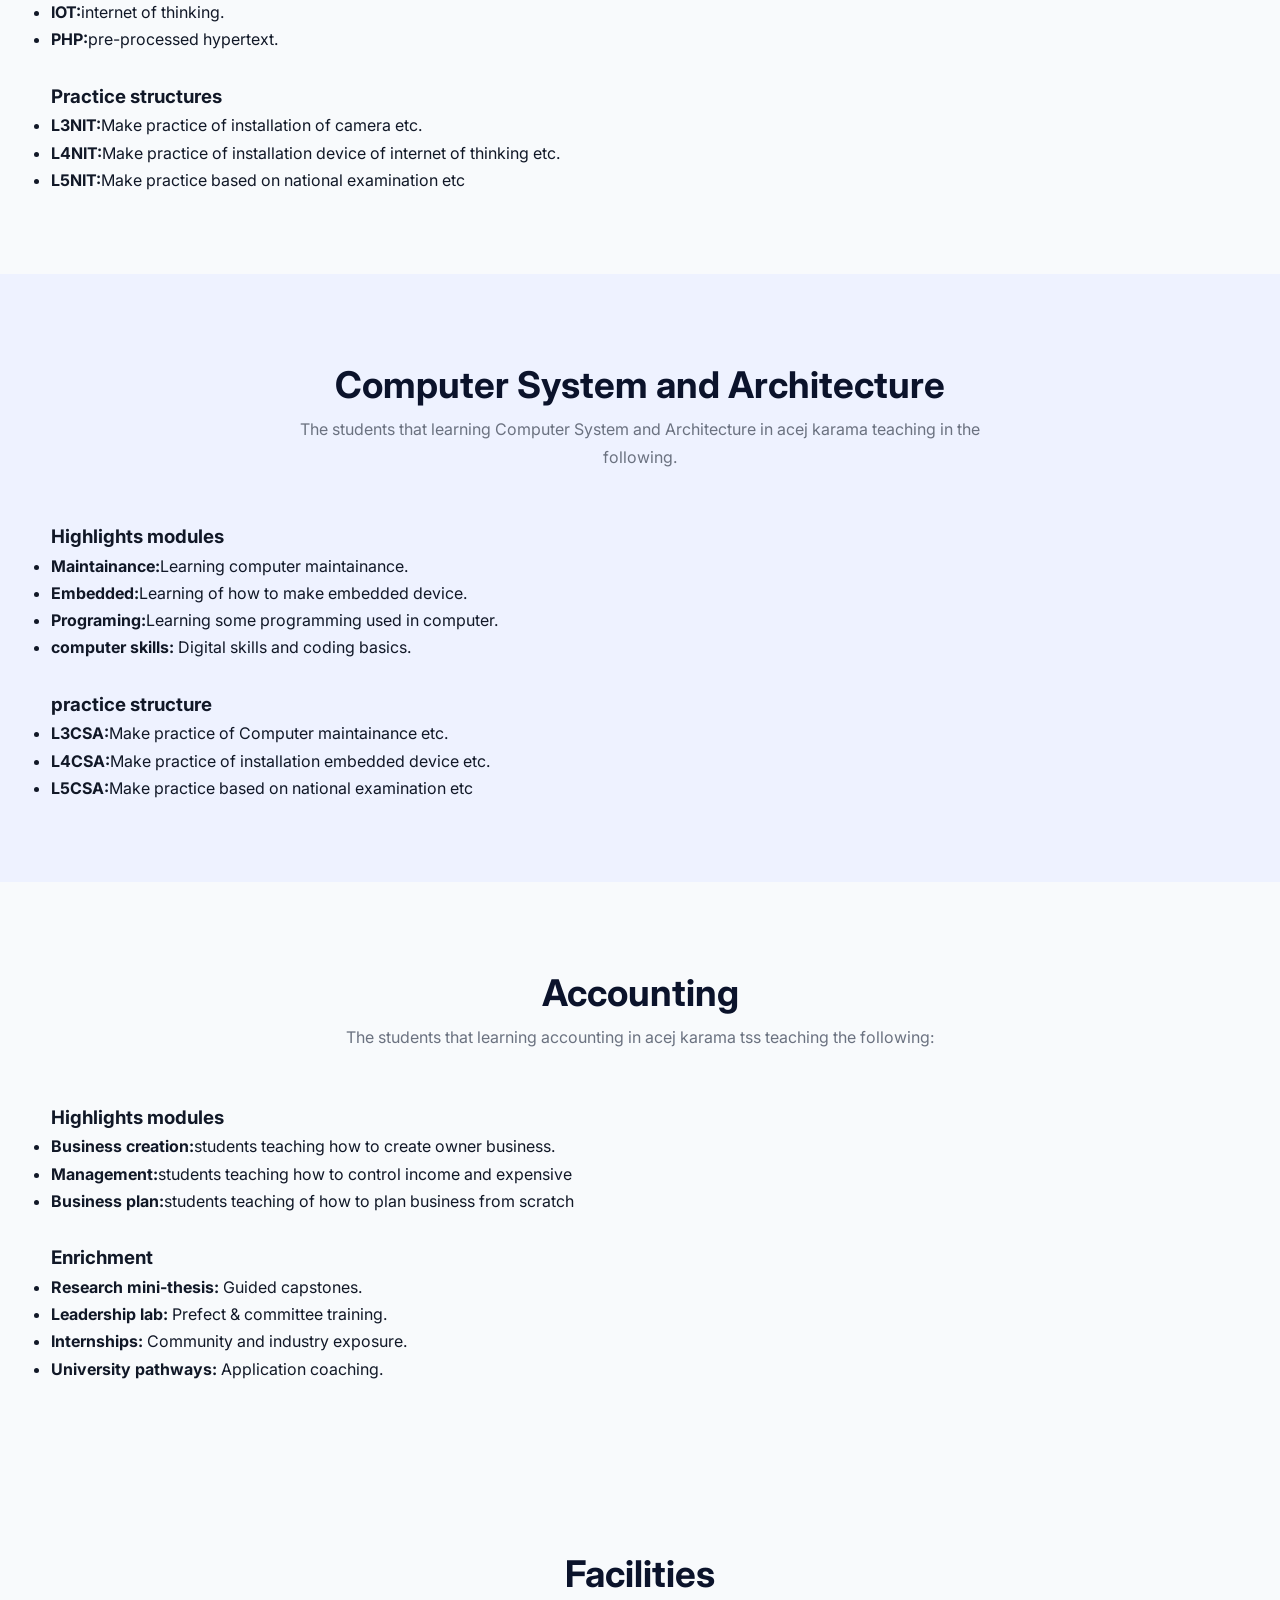
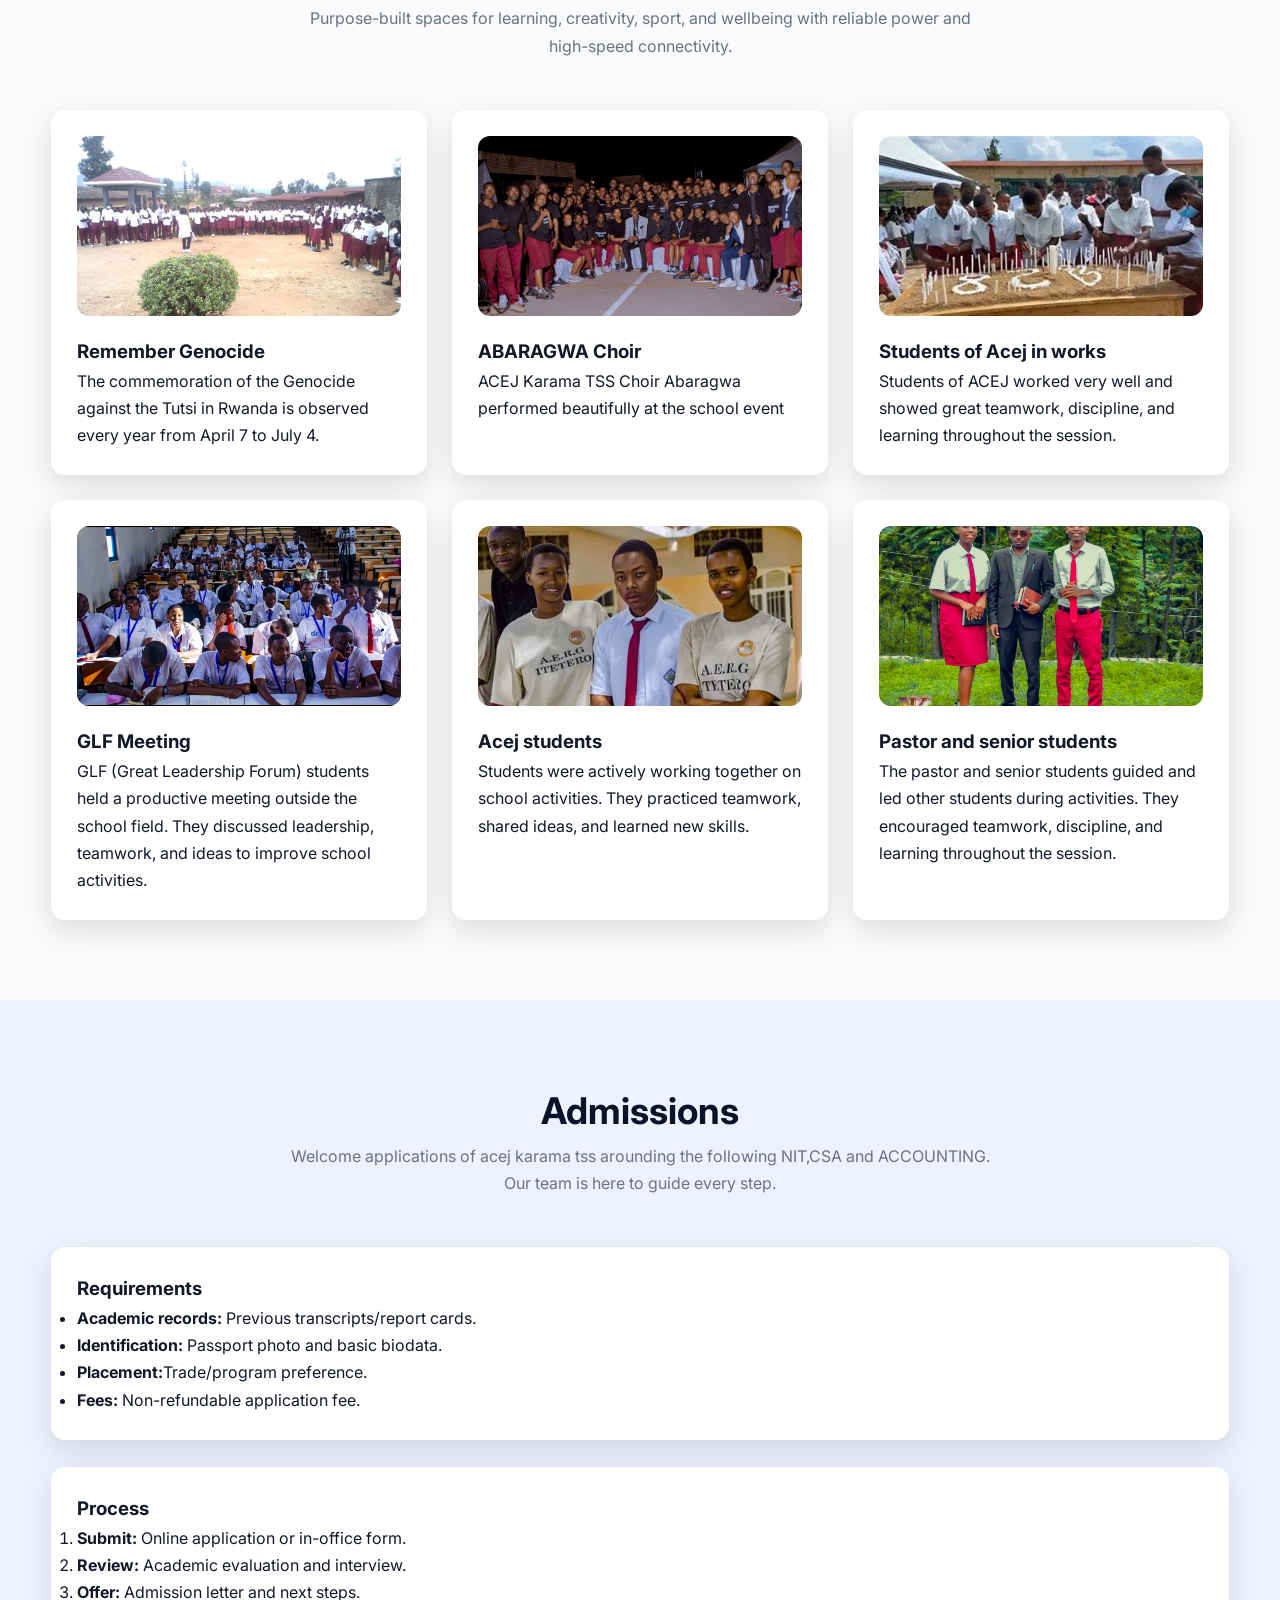
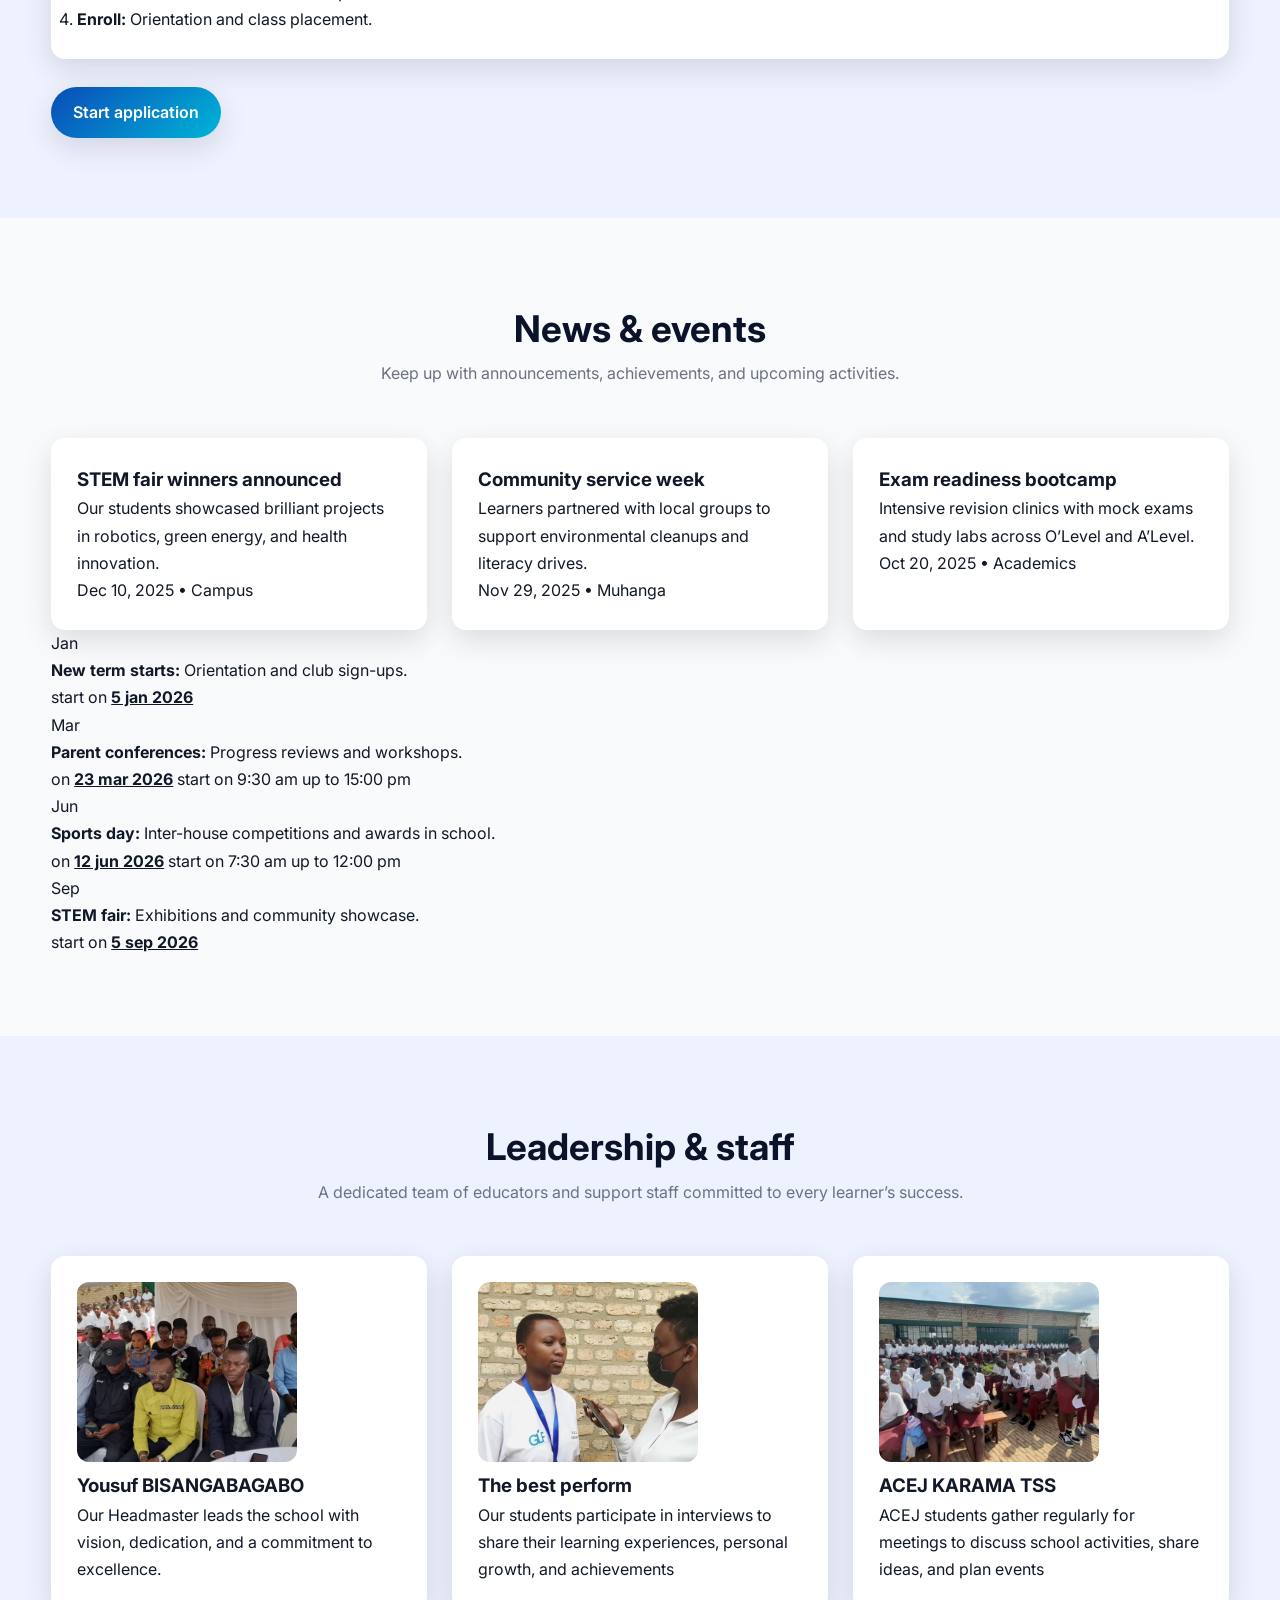
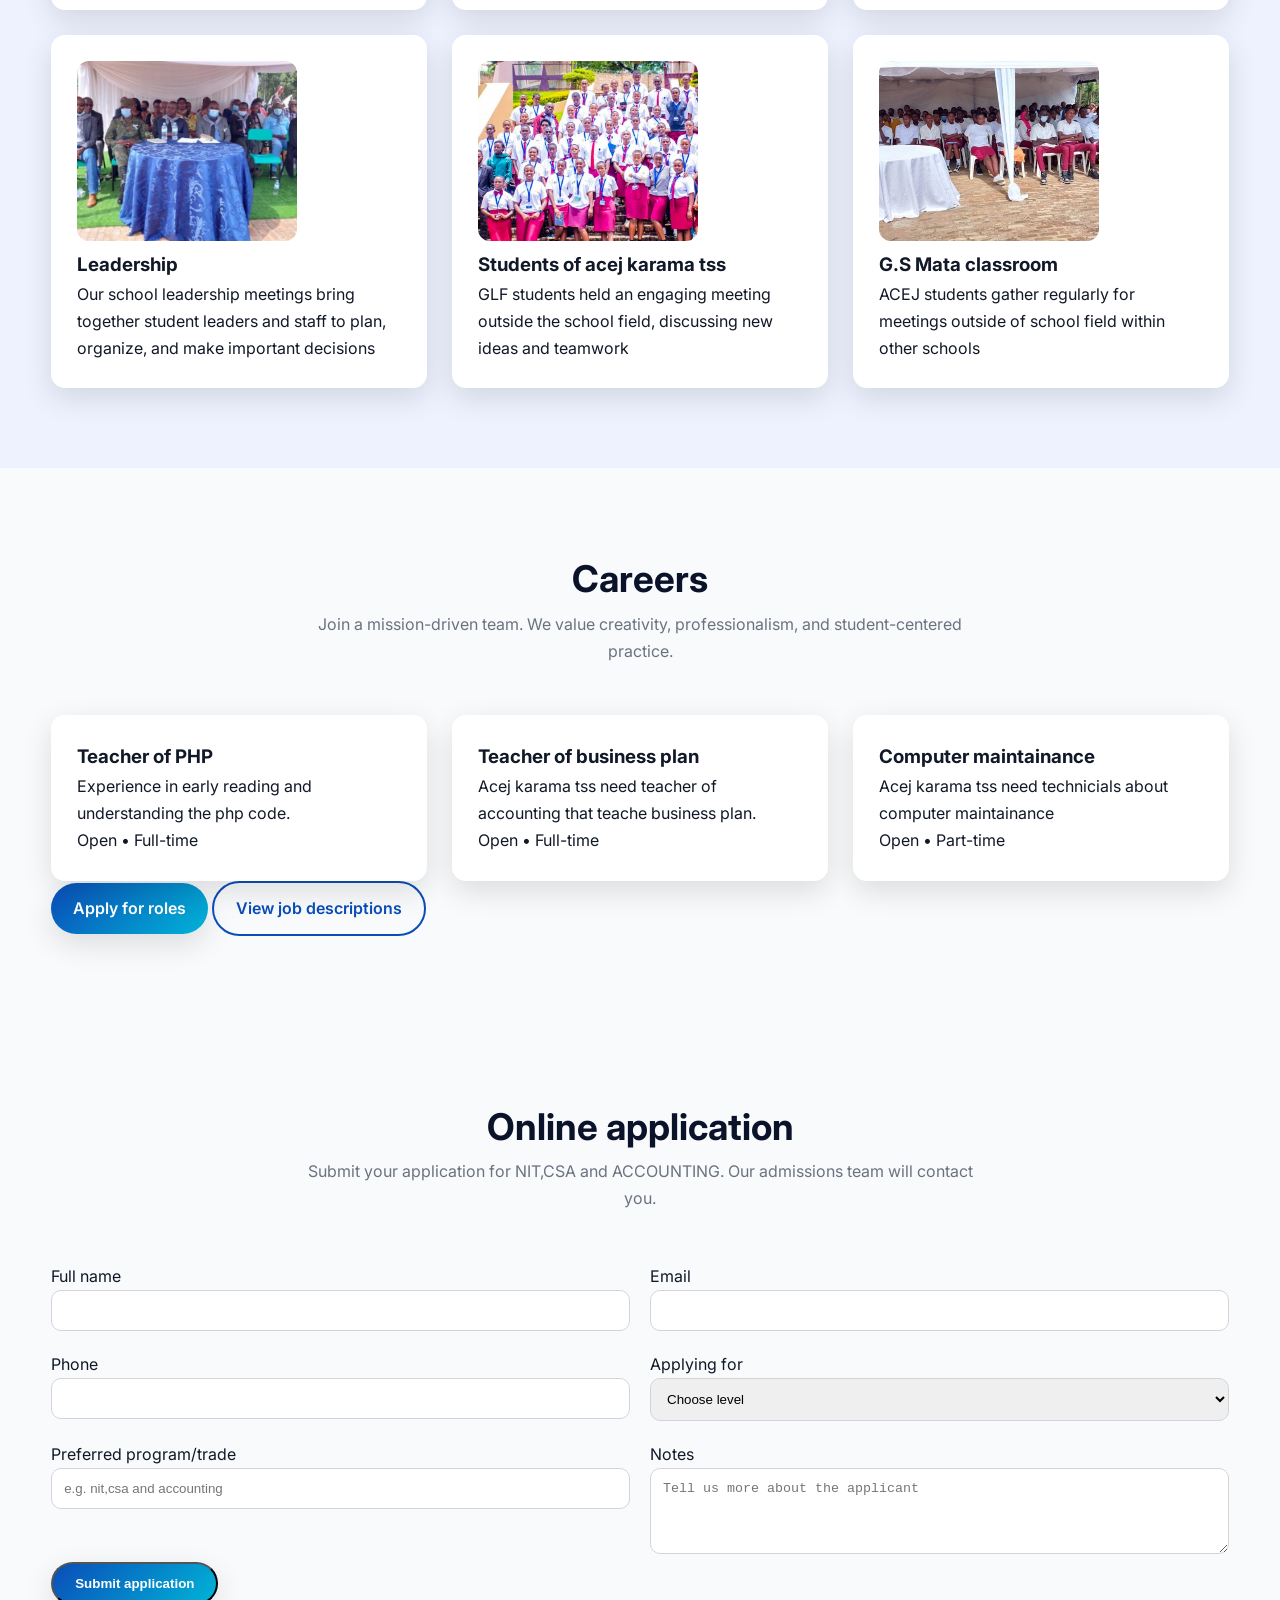
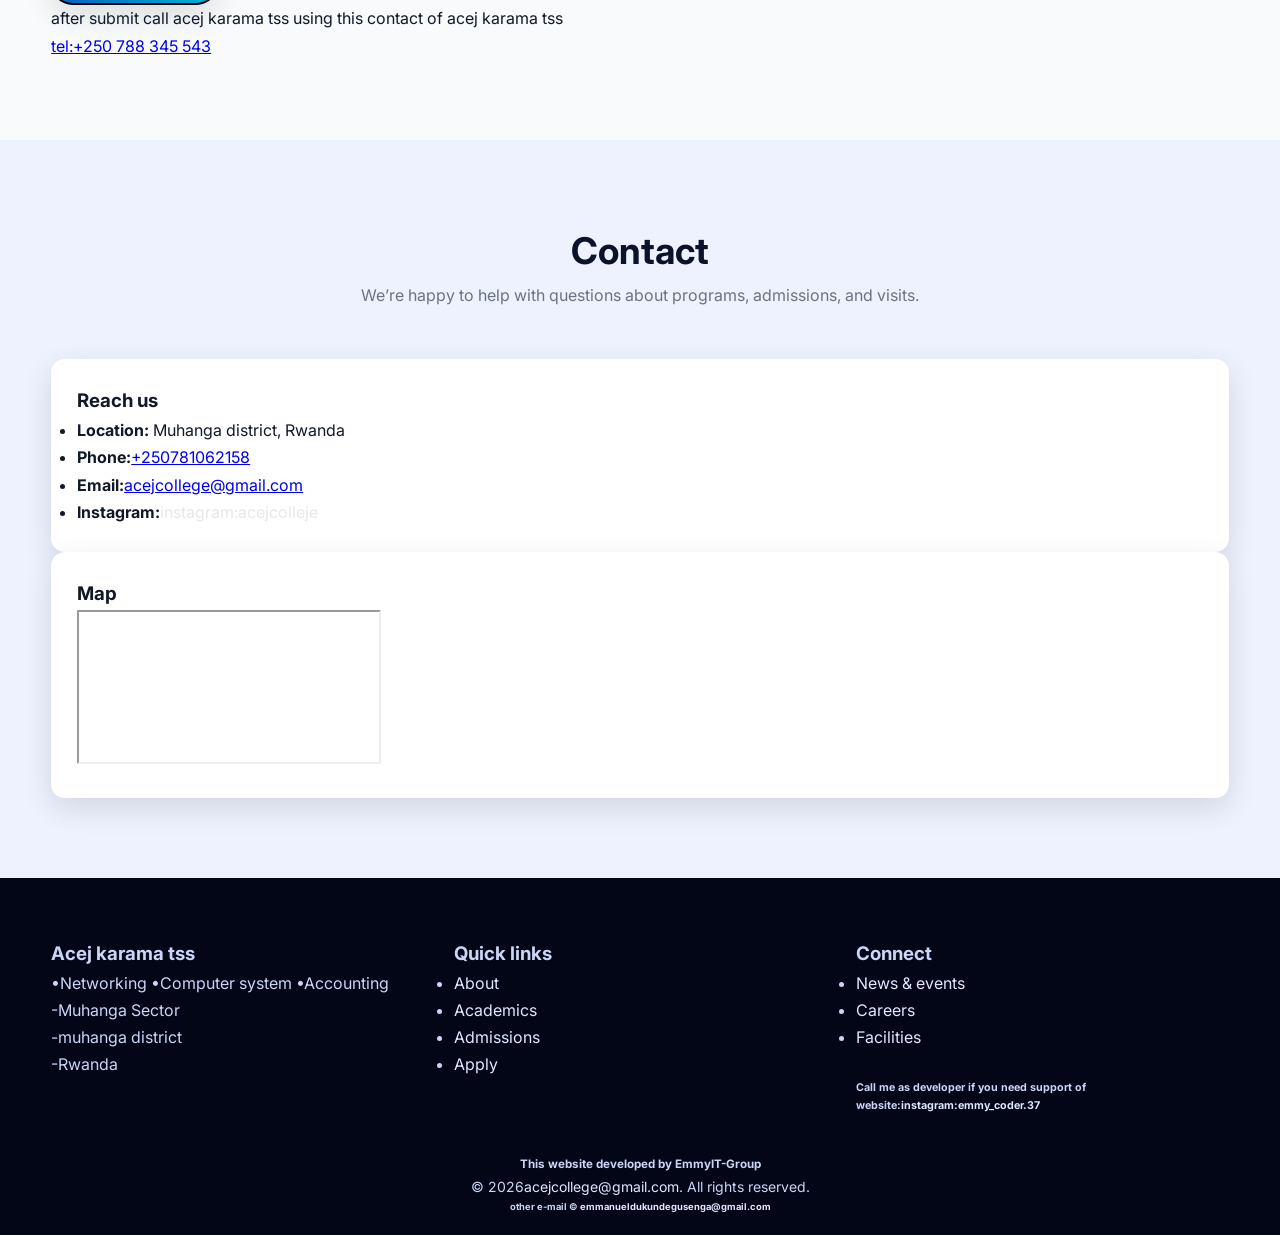
==== commit dadacb00: "Update print statement from 'Hello' to 'Goodbye'change image" ====
--- a/index.html
+++ b/index.html
@@ -87,7 +87,7 @@
       </div>
       <div class="hero-media-wrapper">
   <div class="hero-media">
-    <img src="stud.jpg" alt="Students learning in modern classroom" />
+    <img src="gcf.jpeg" alt="Students learning in modern classroom" />
     <p>The modern classroom of acej karama</p>
   </div>
 </div>
@@ -635,3 +635,4 @@
   <script src="script.js"></script>
 </body>
 </html>
+
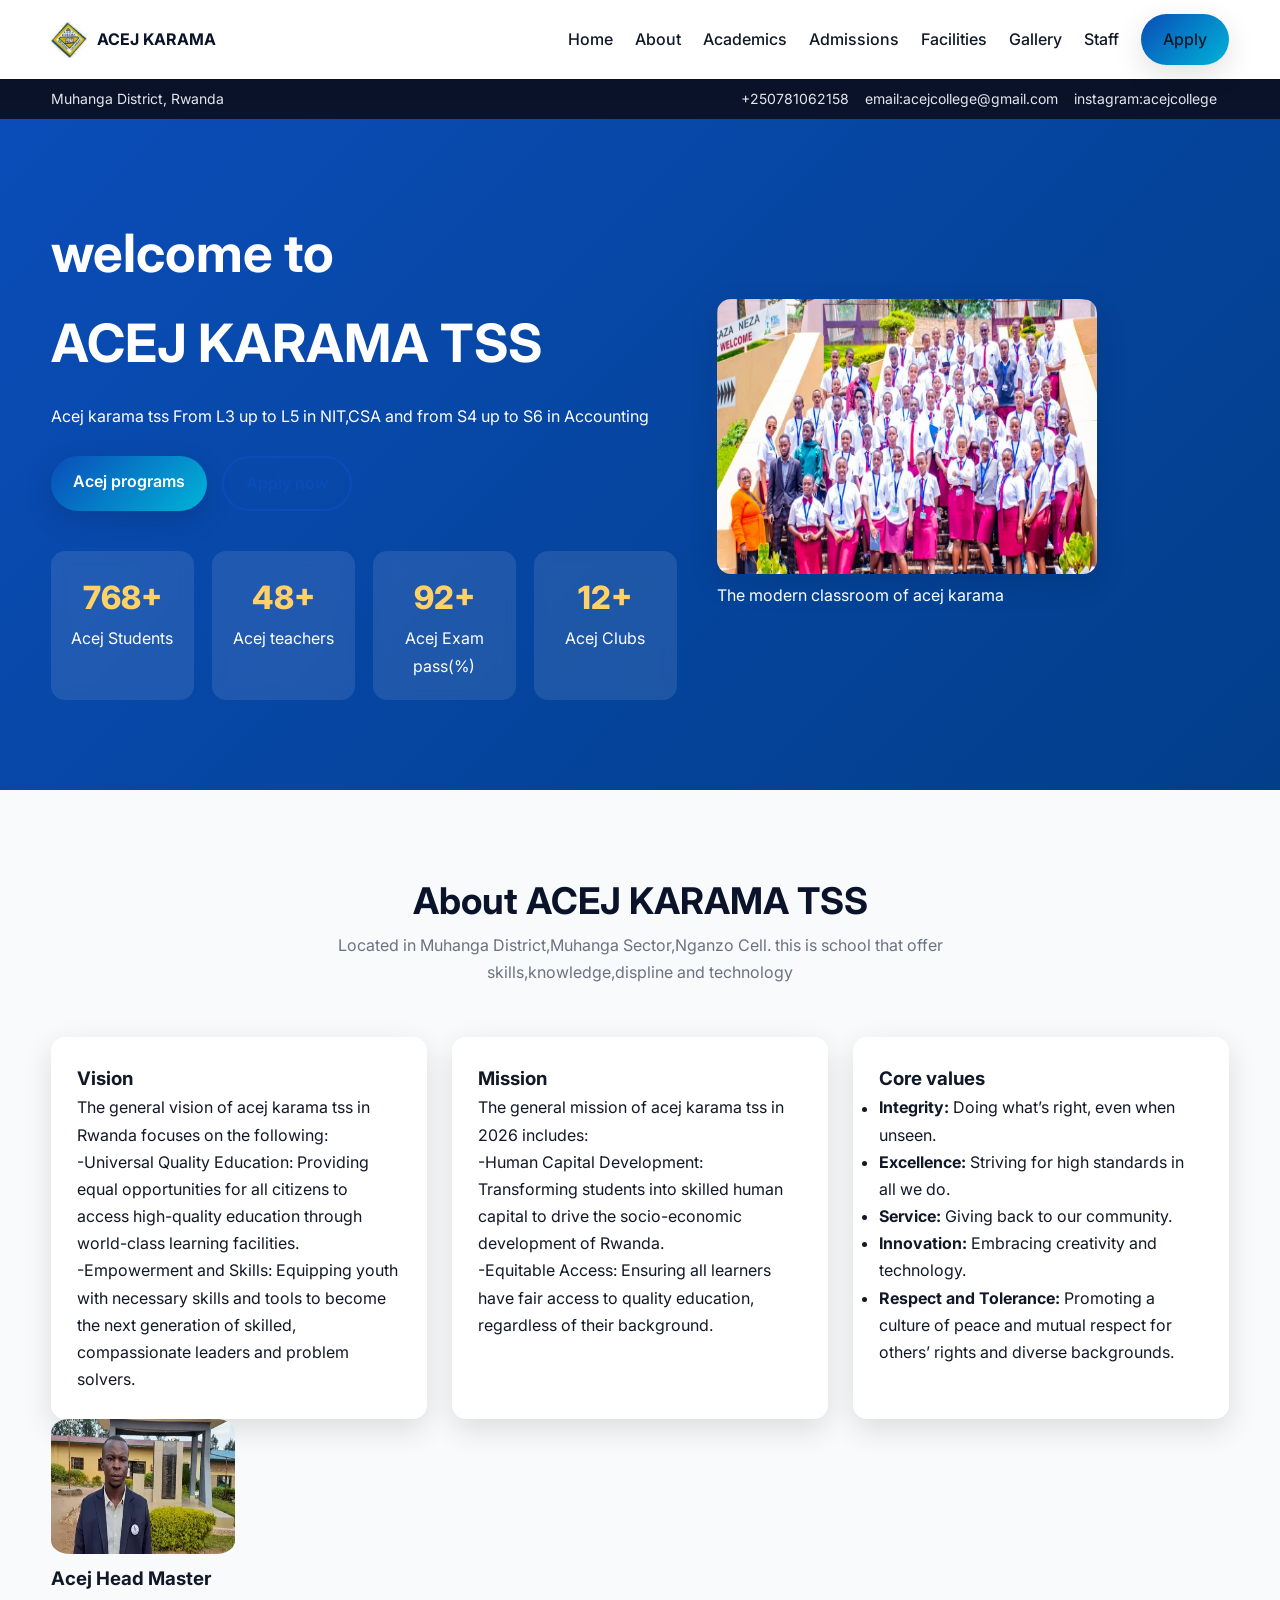
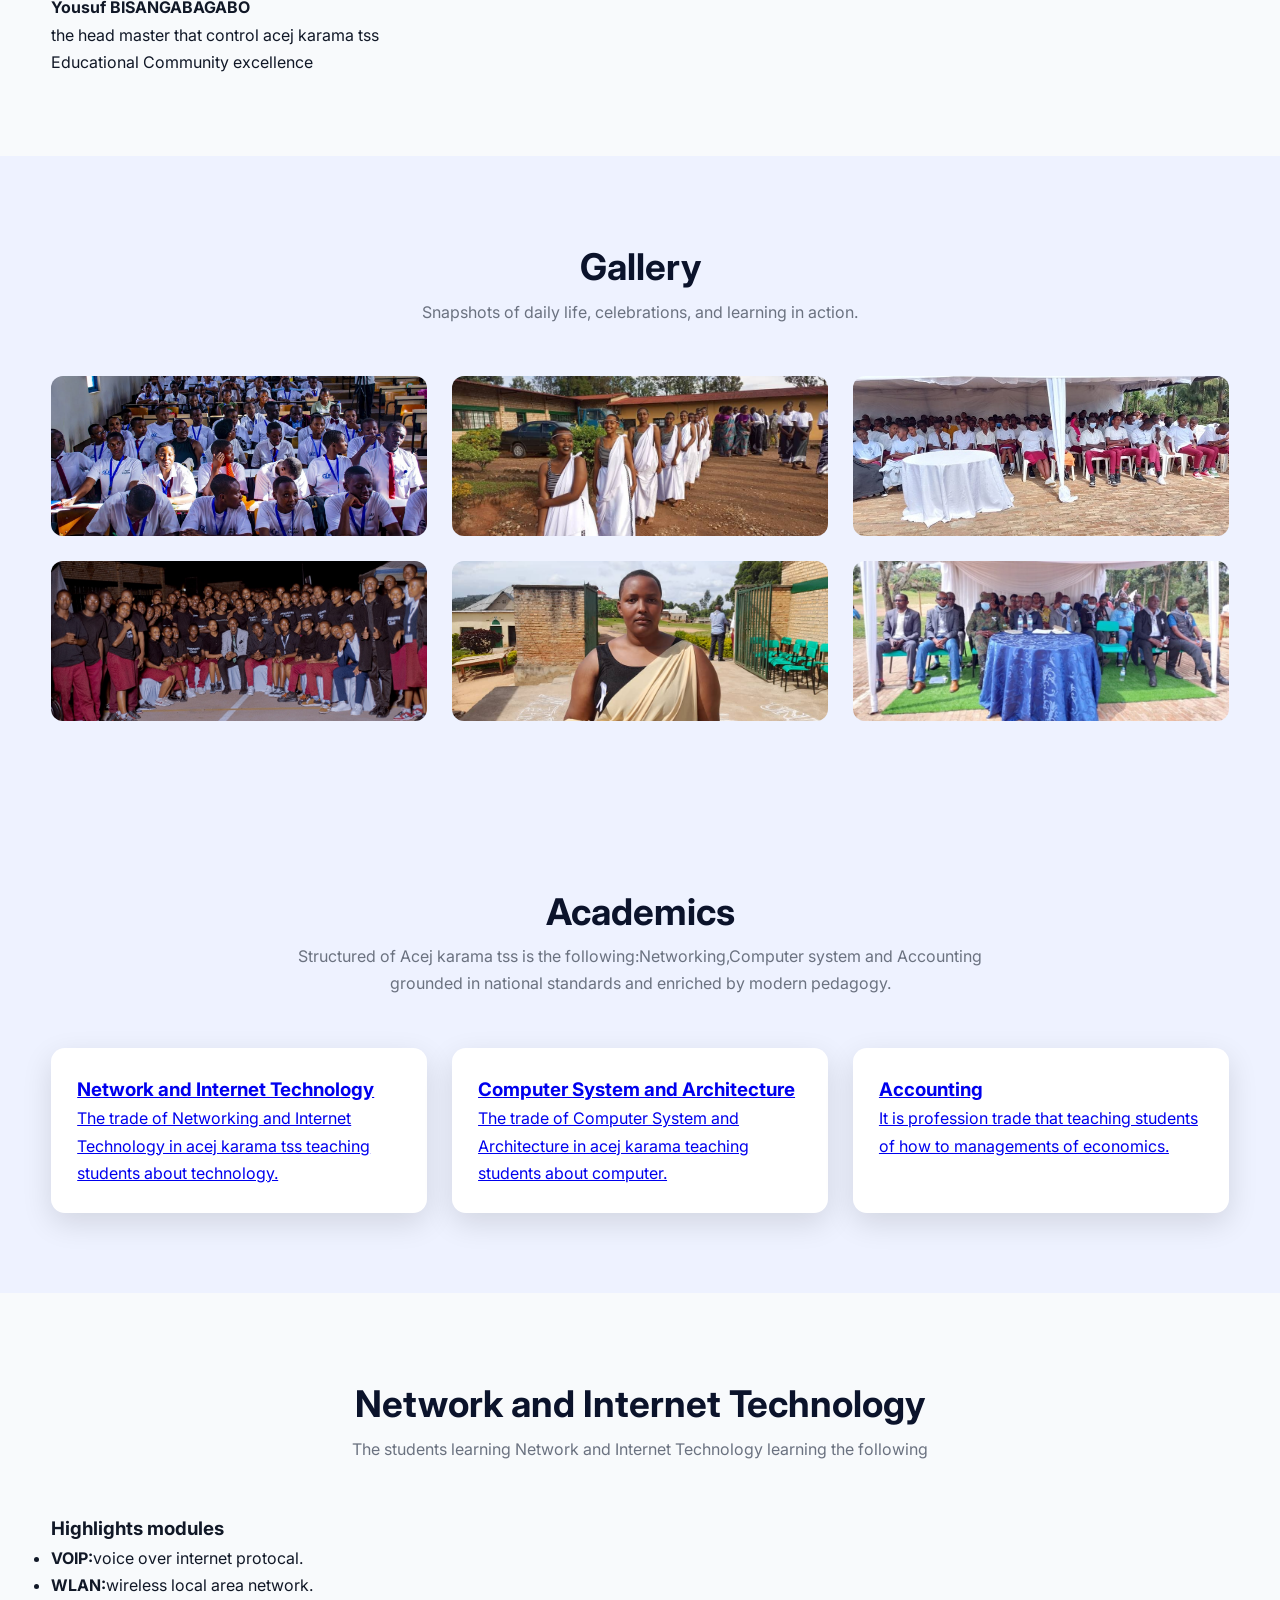
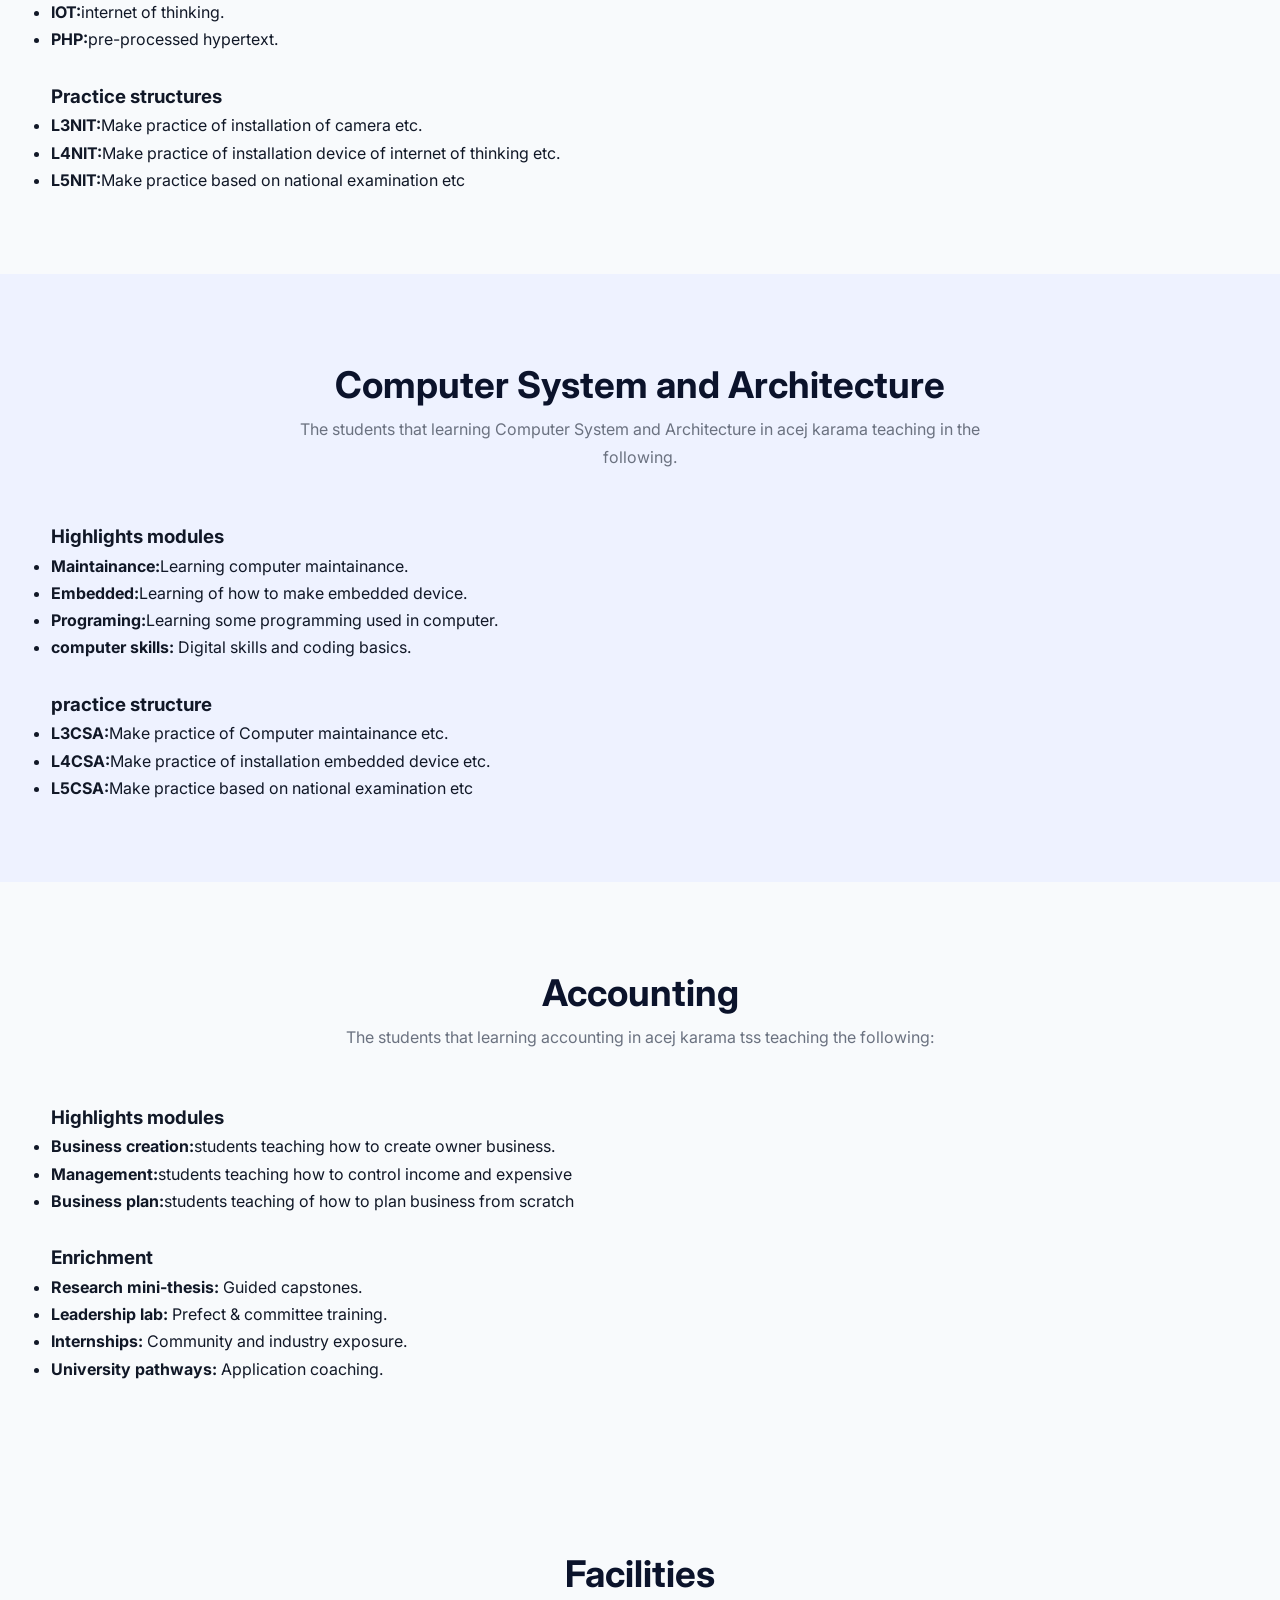
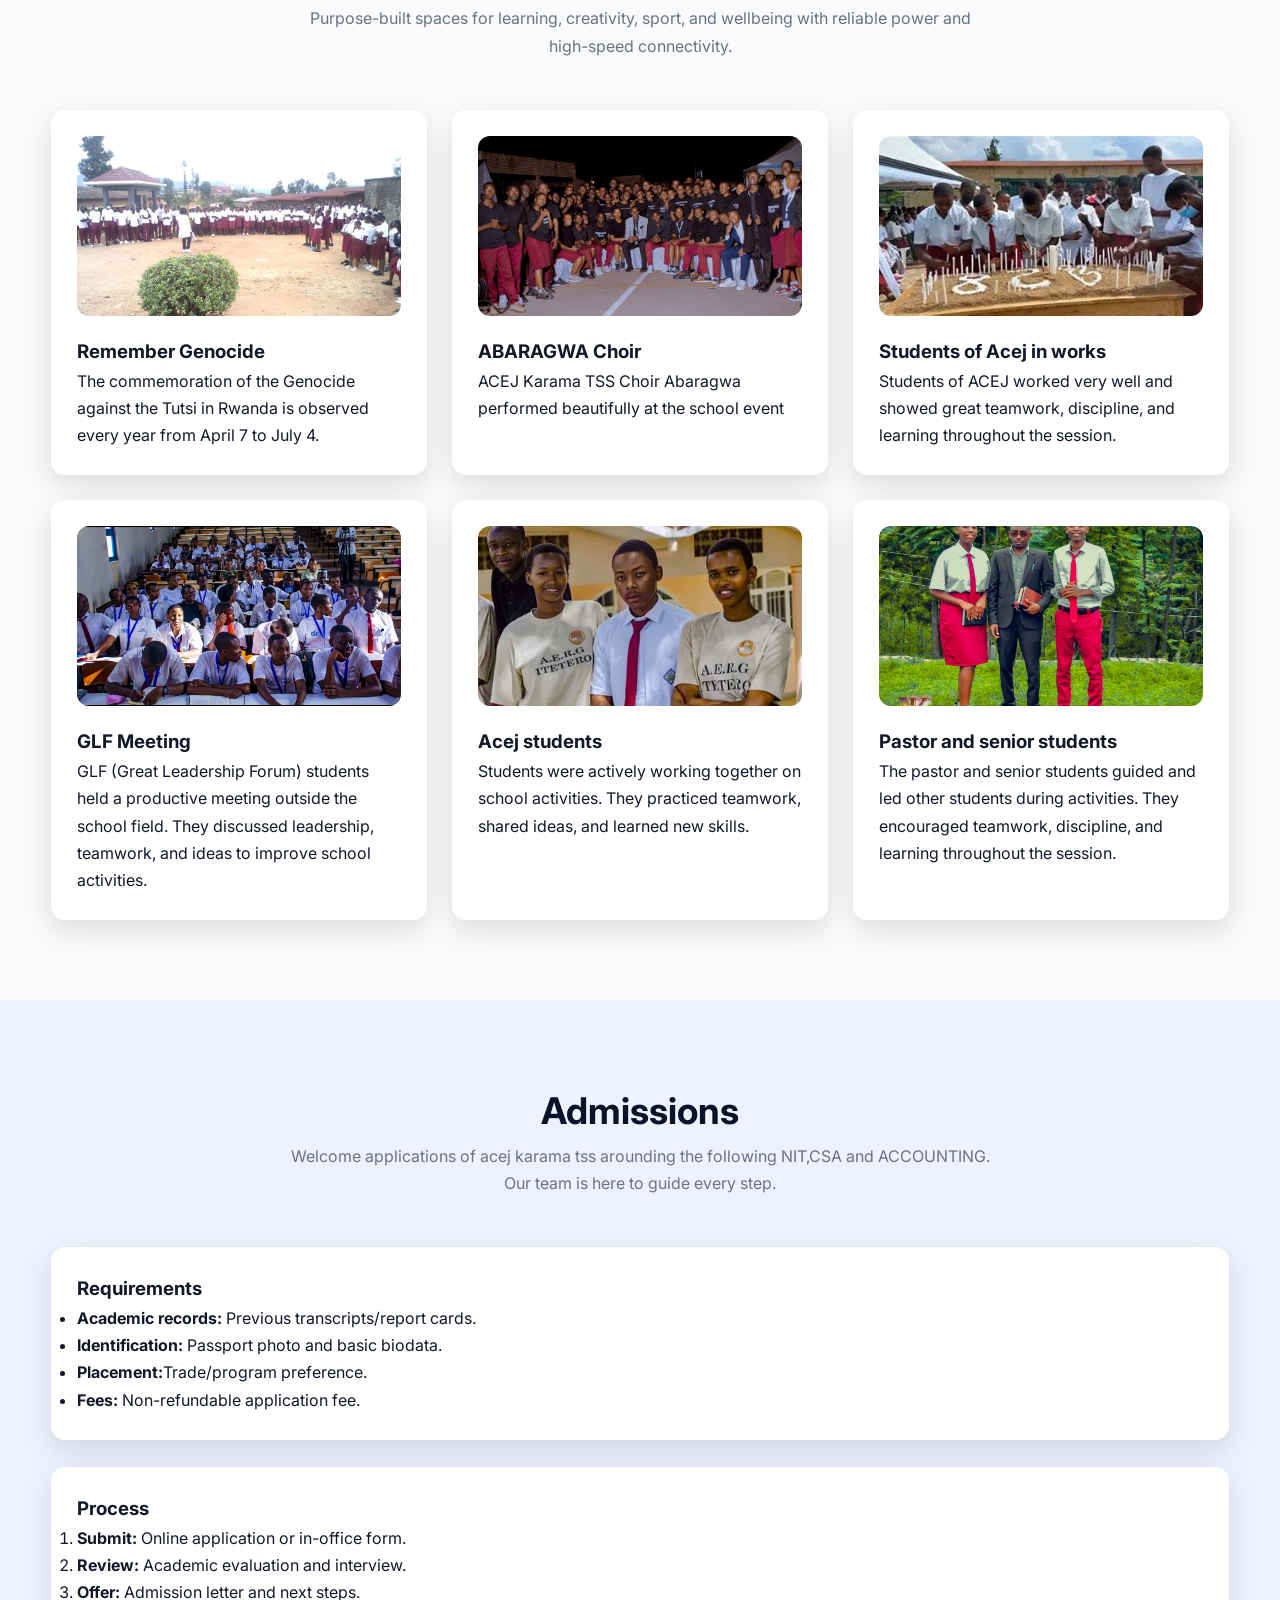
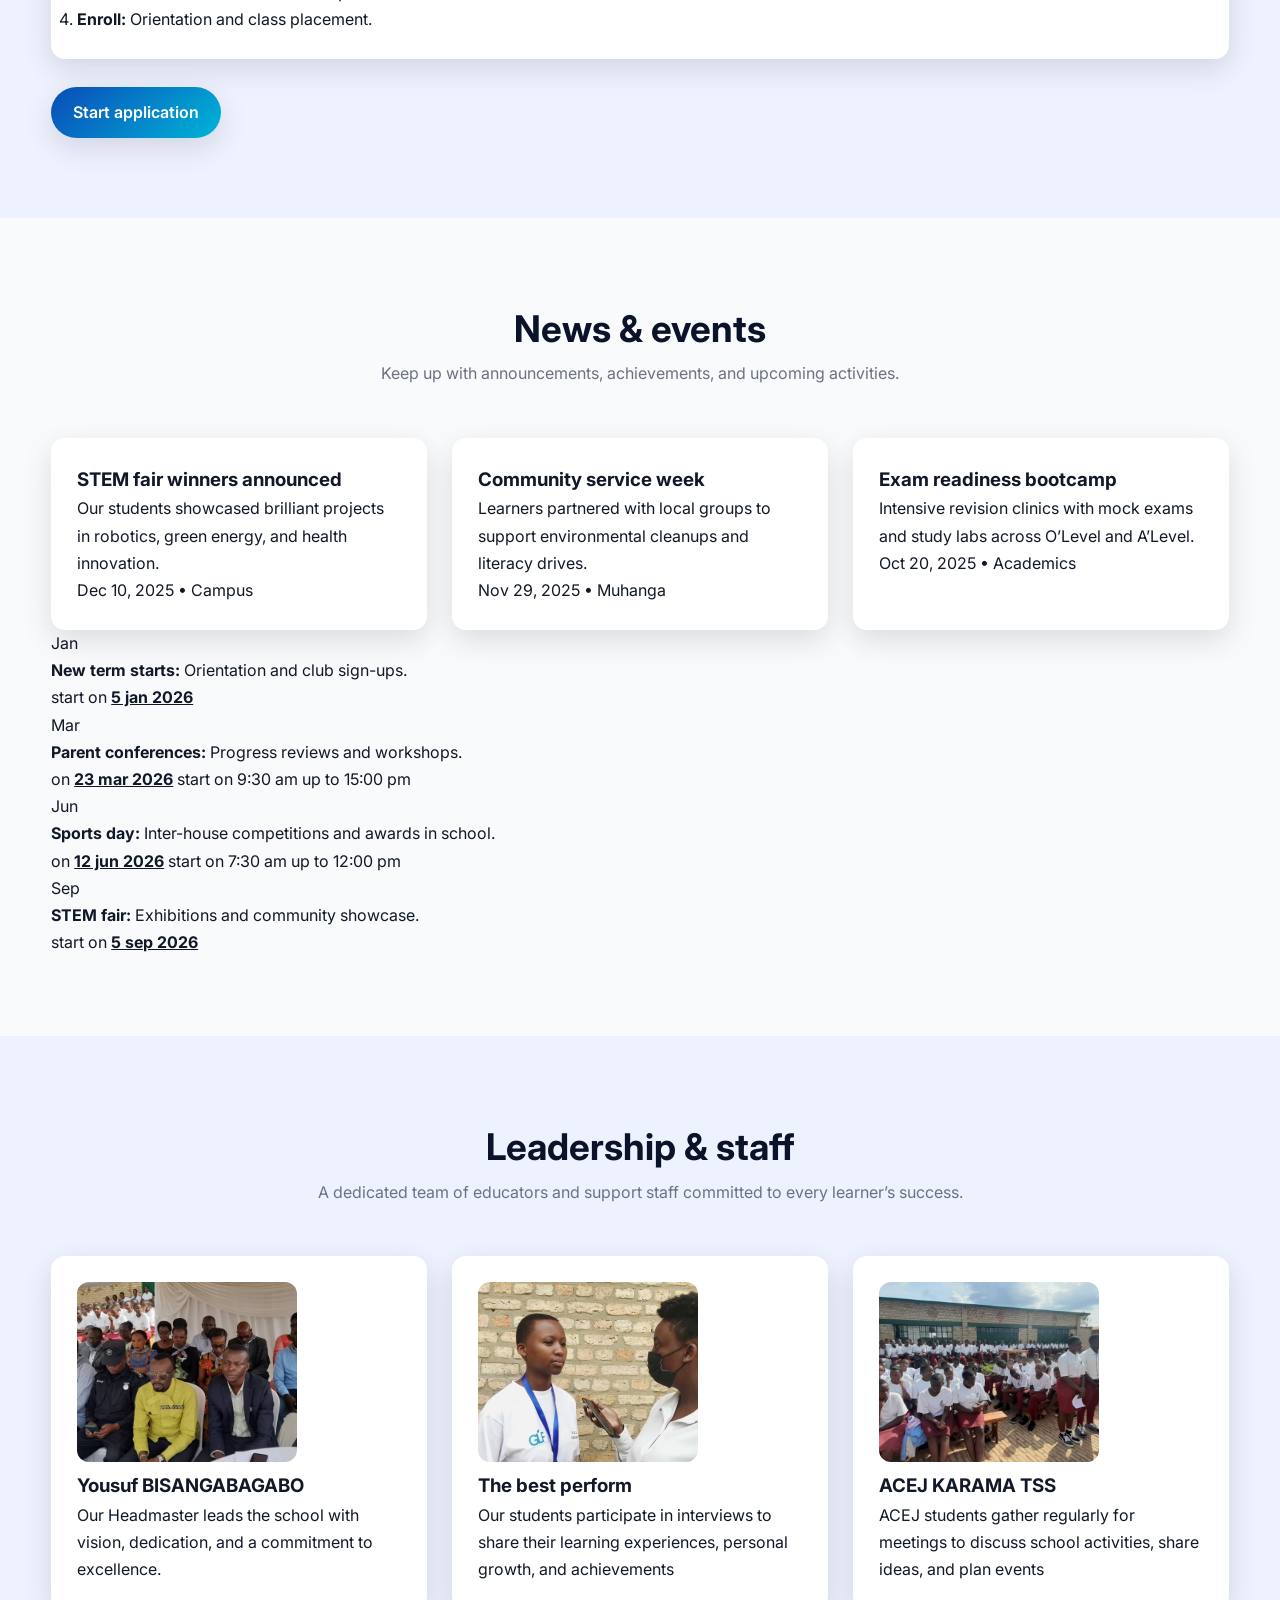
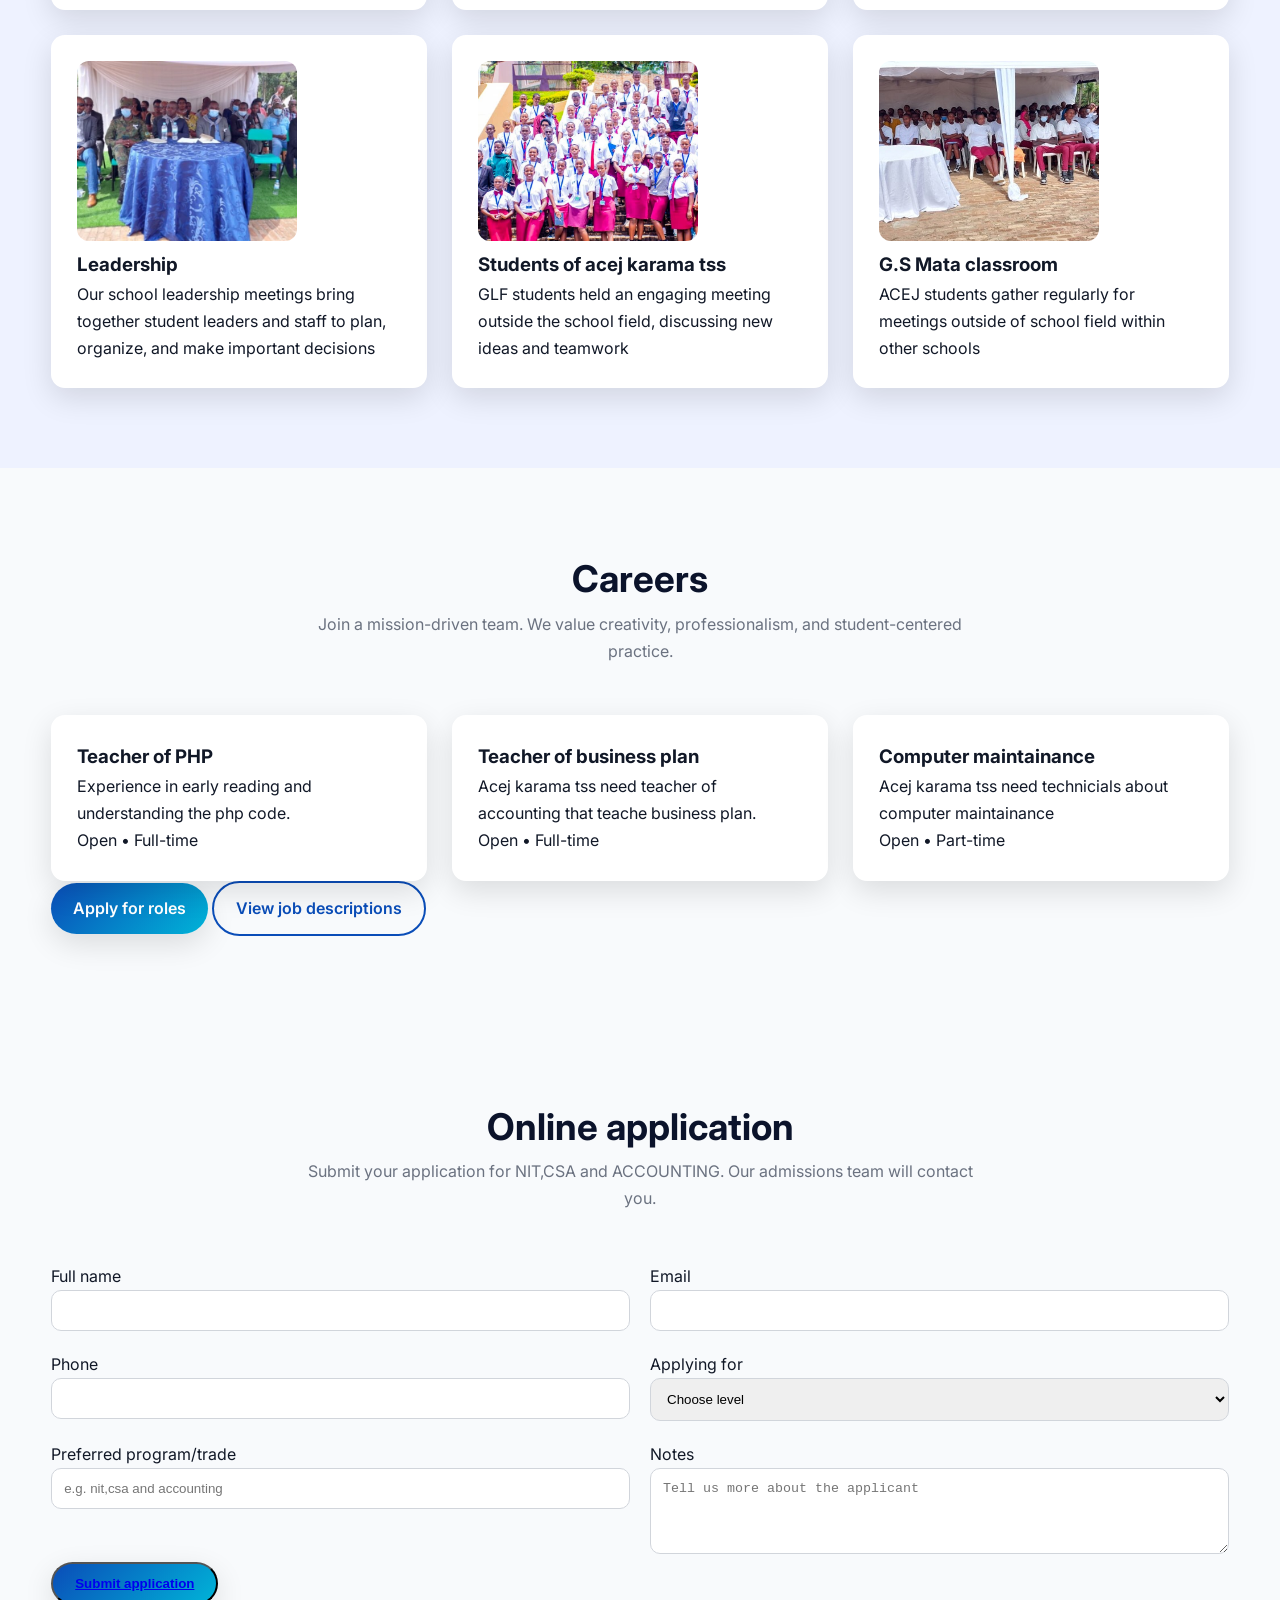
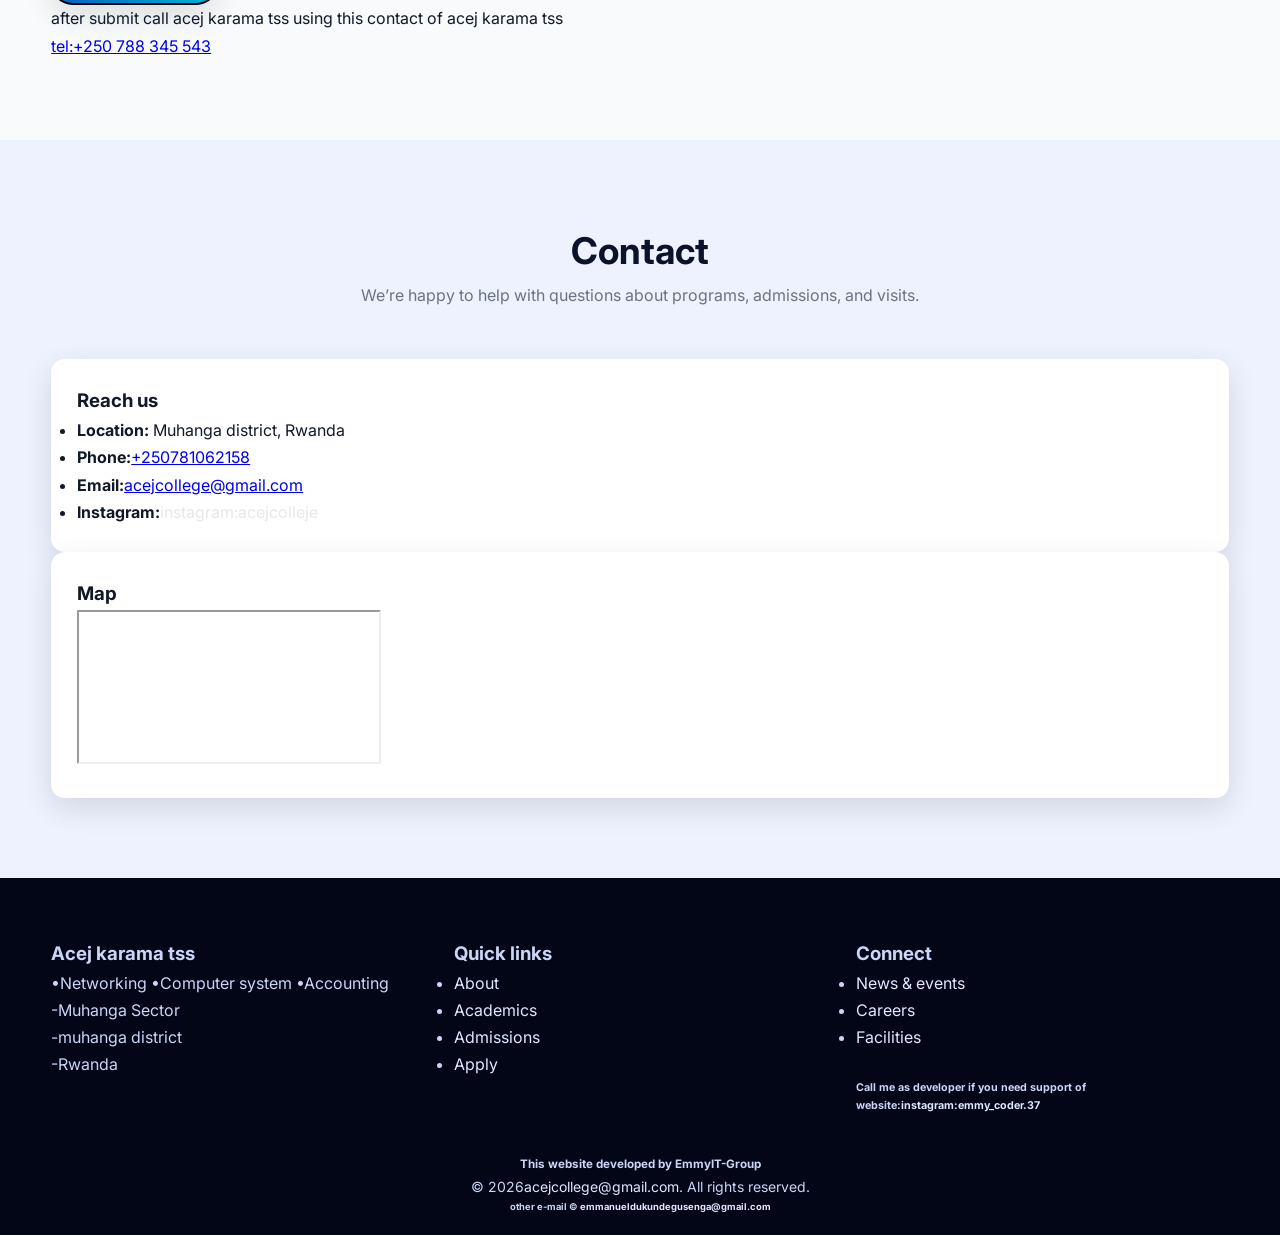
==== commit c6b0a6ee: "Update index.html" ====
--- a/index.html
+++ b/index.html
@@ -520,7 +520,7 @@
         <p>Submit your application for NIT,CSA and ACCOUNTING. Our admissions team will contact you.</p>
       </div>
 
-     <form action="" method="POST">
+     <form action="#apply" method="POST">
         <div class="form-grid">
           <div class="form-group">
             <label for="fullName">Full name</label>
@@ -560,7 +560,7 @@
           </div>
         </div>
         <div class="form-actions">
-          <button class="btn btn-primary" type="submit" values="submit">Submit application</button>
+          <button class="btn btn-primary" type="submit" values="submit"><a href="#apply">Submit application</a></button>
           <p id="formStatus" class="form-status" role="status" aria-live="polite"> after submit call acej karama tss using this contact of acej karama tss <br> <a href="tel:+250 788 345 543">tel:+250 788 345 543</a></p>
         </div>
       </form>
@@ -636,3 +636,5 @@
 </body>
 </html>
 
+
+
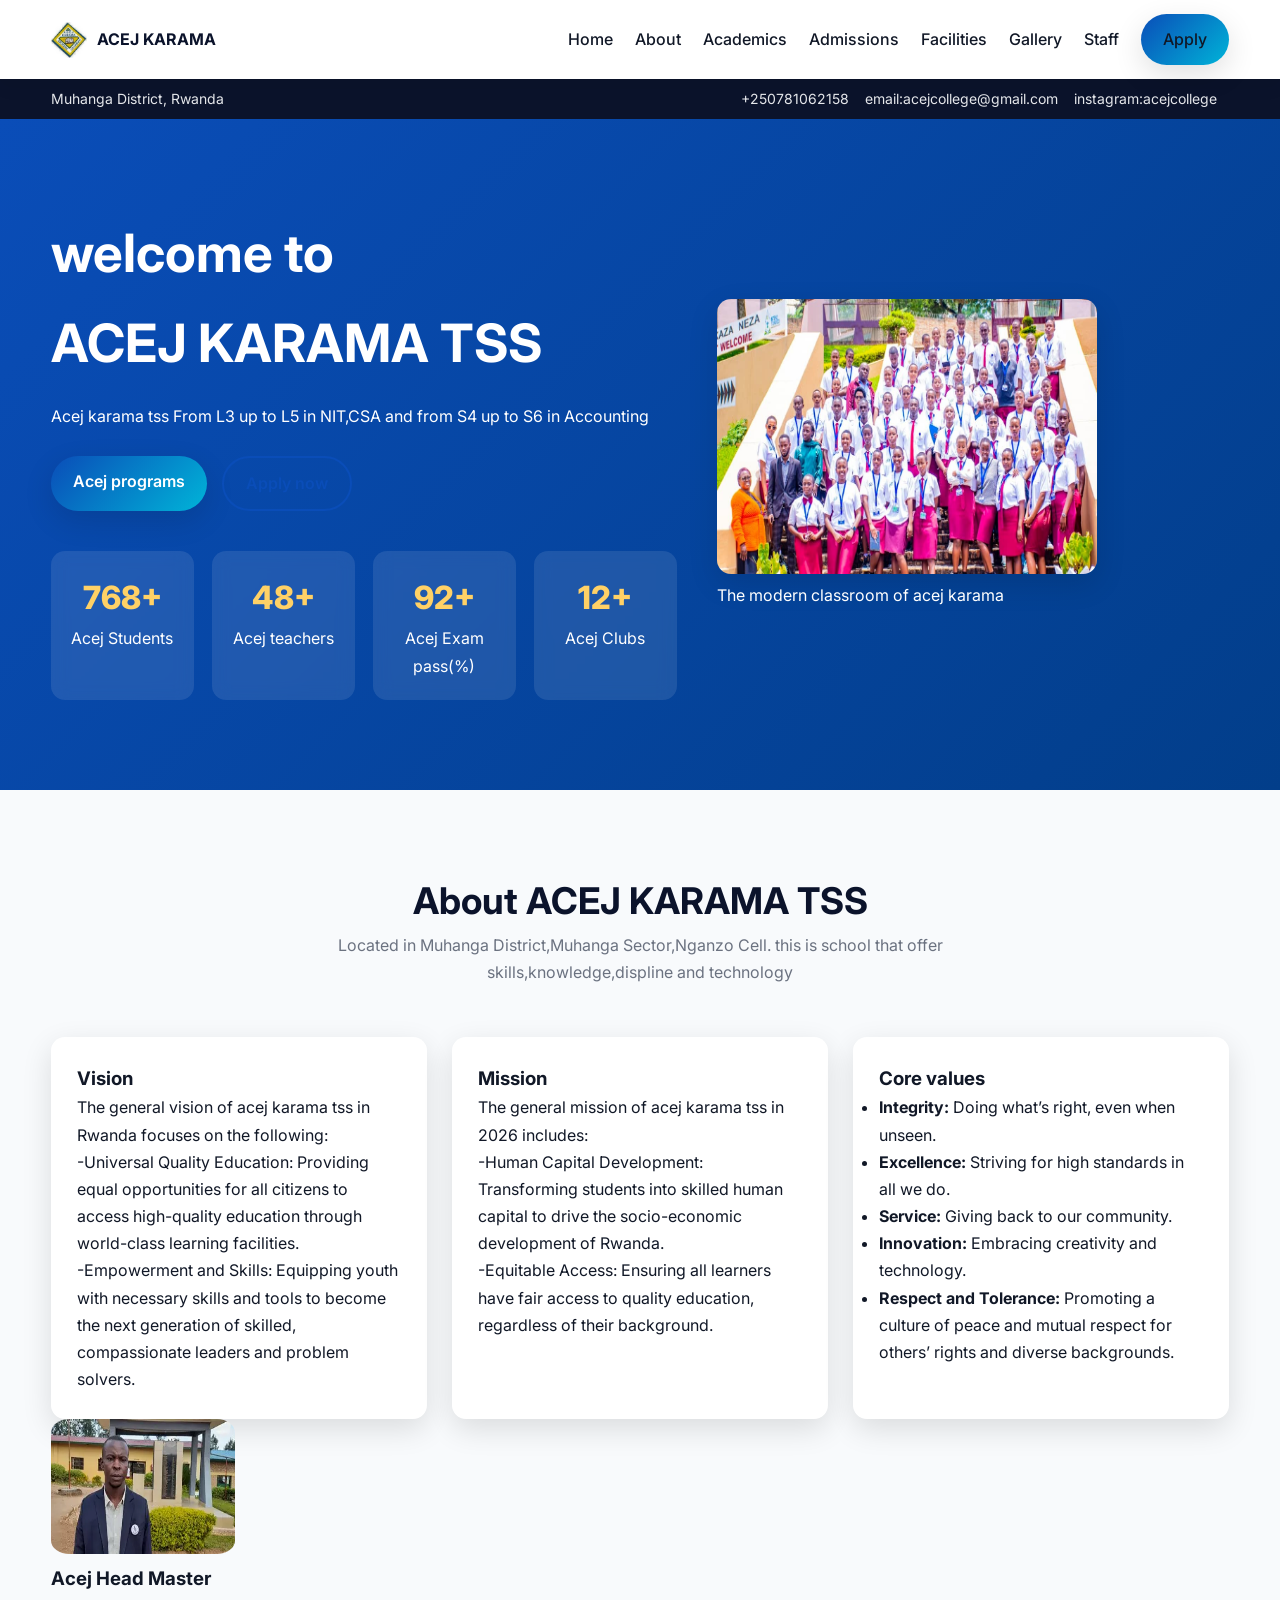
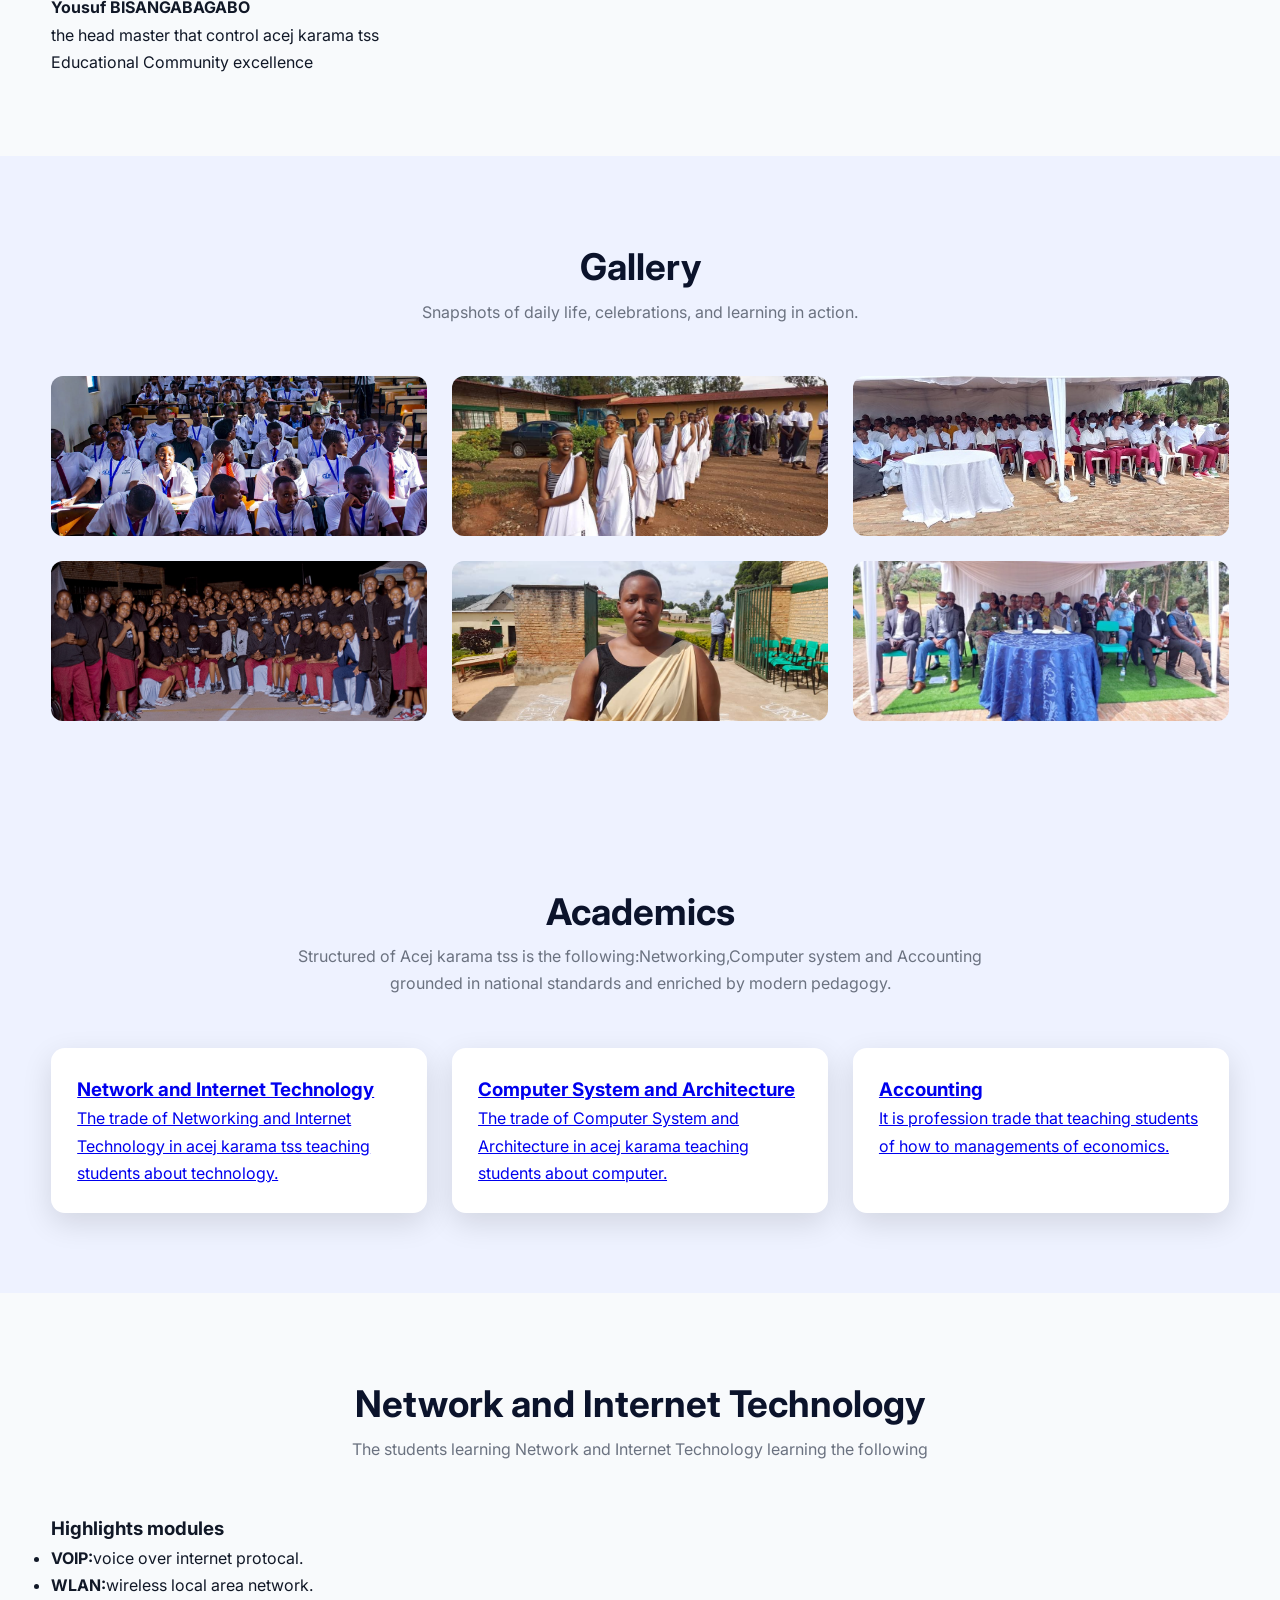
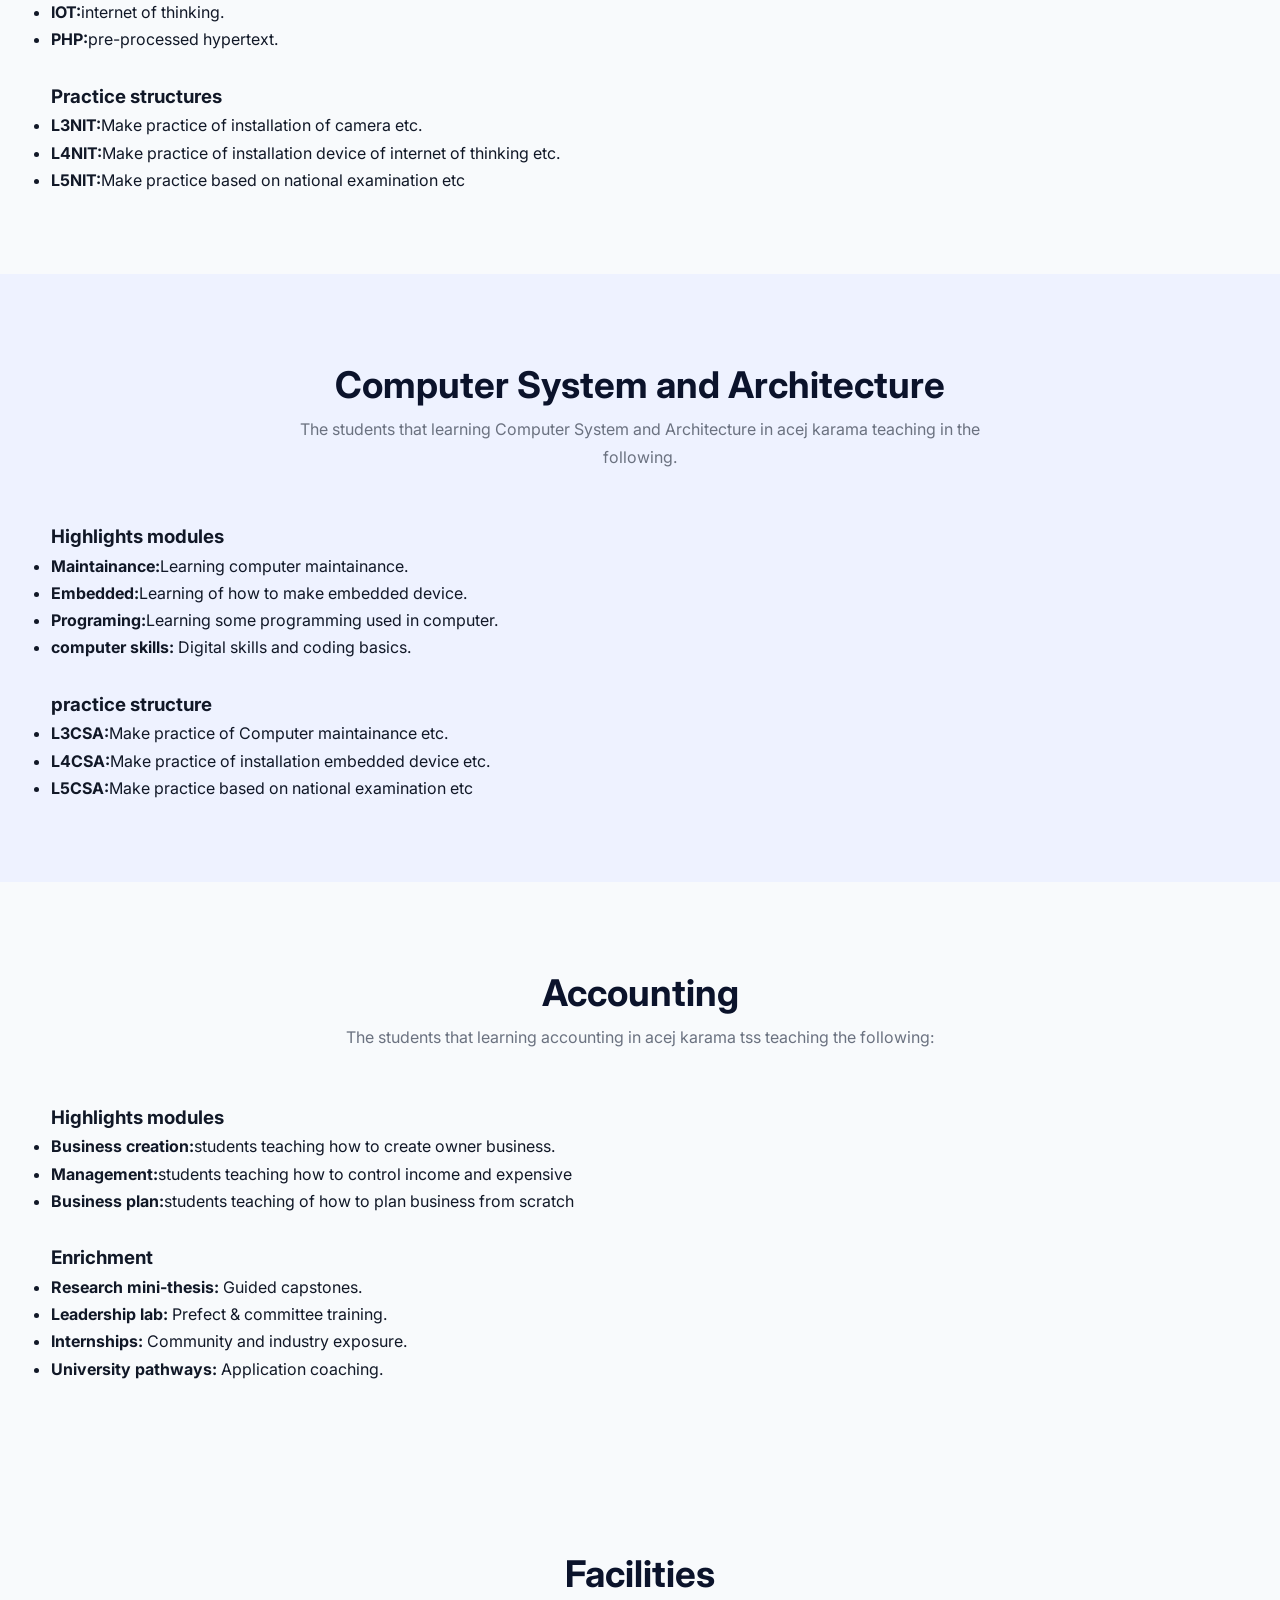
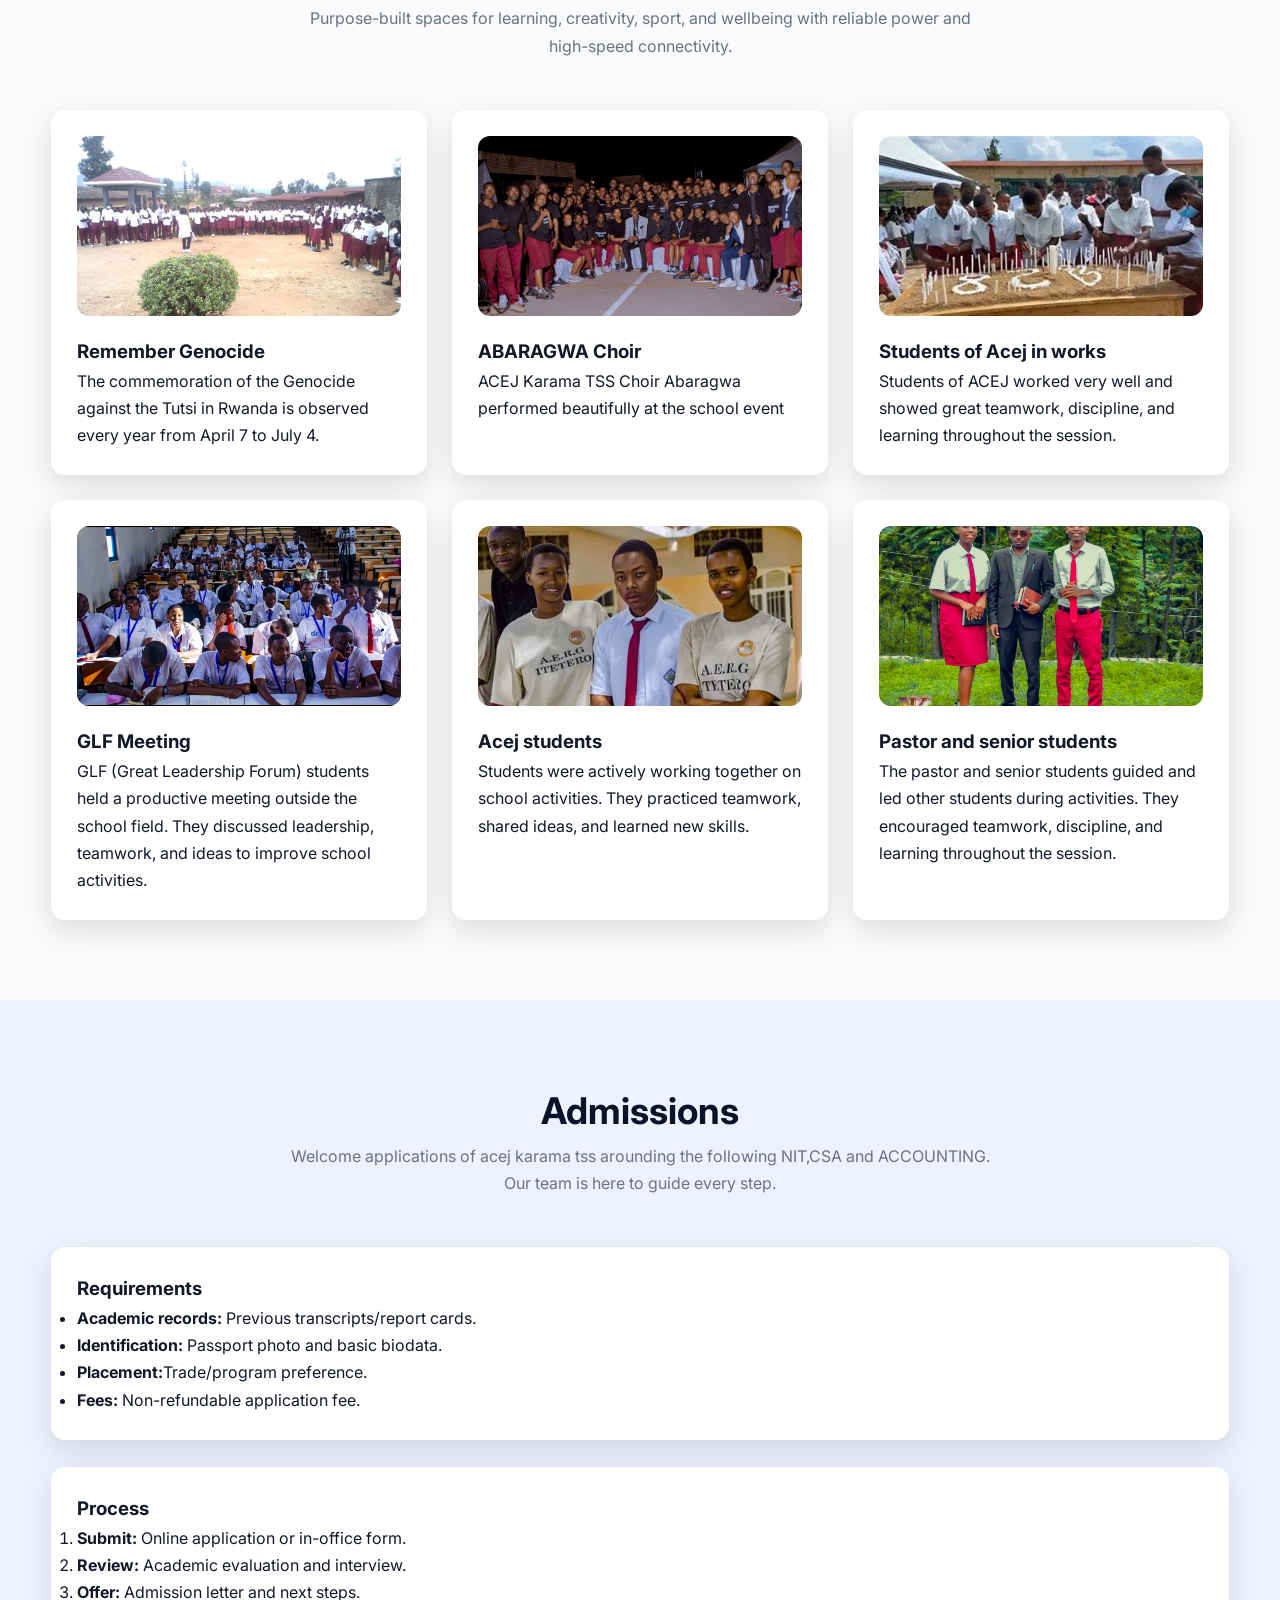
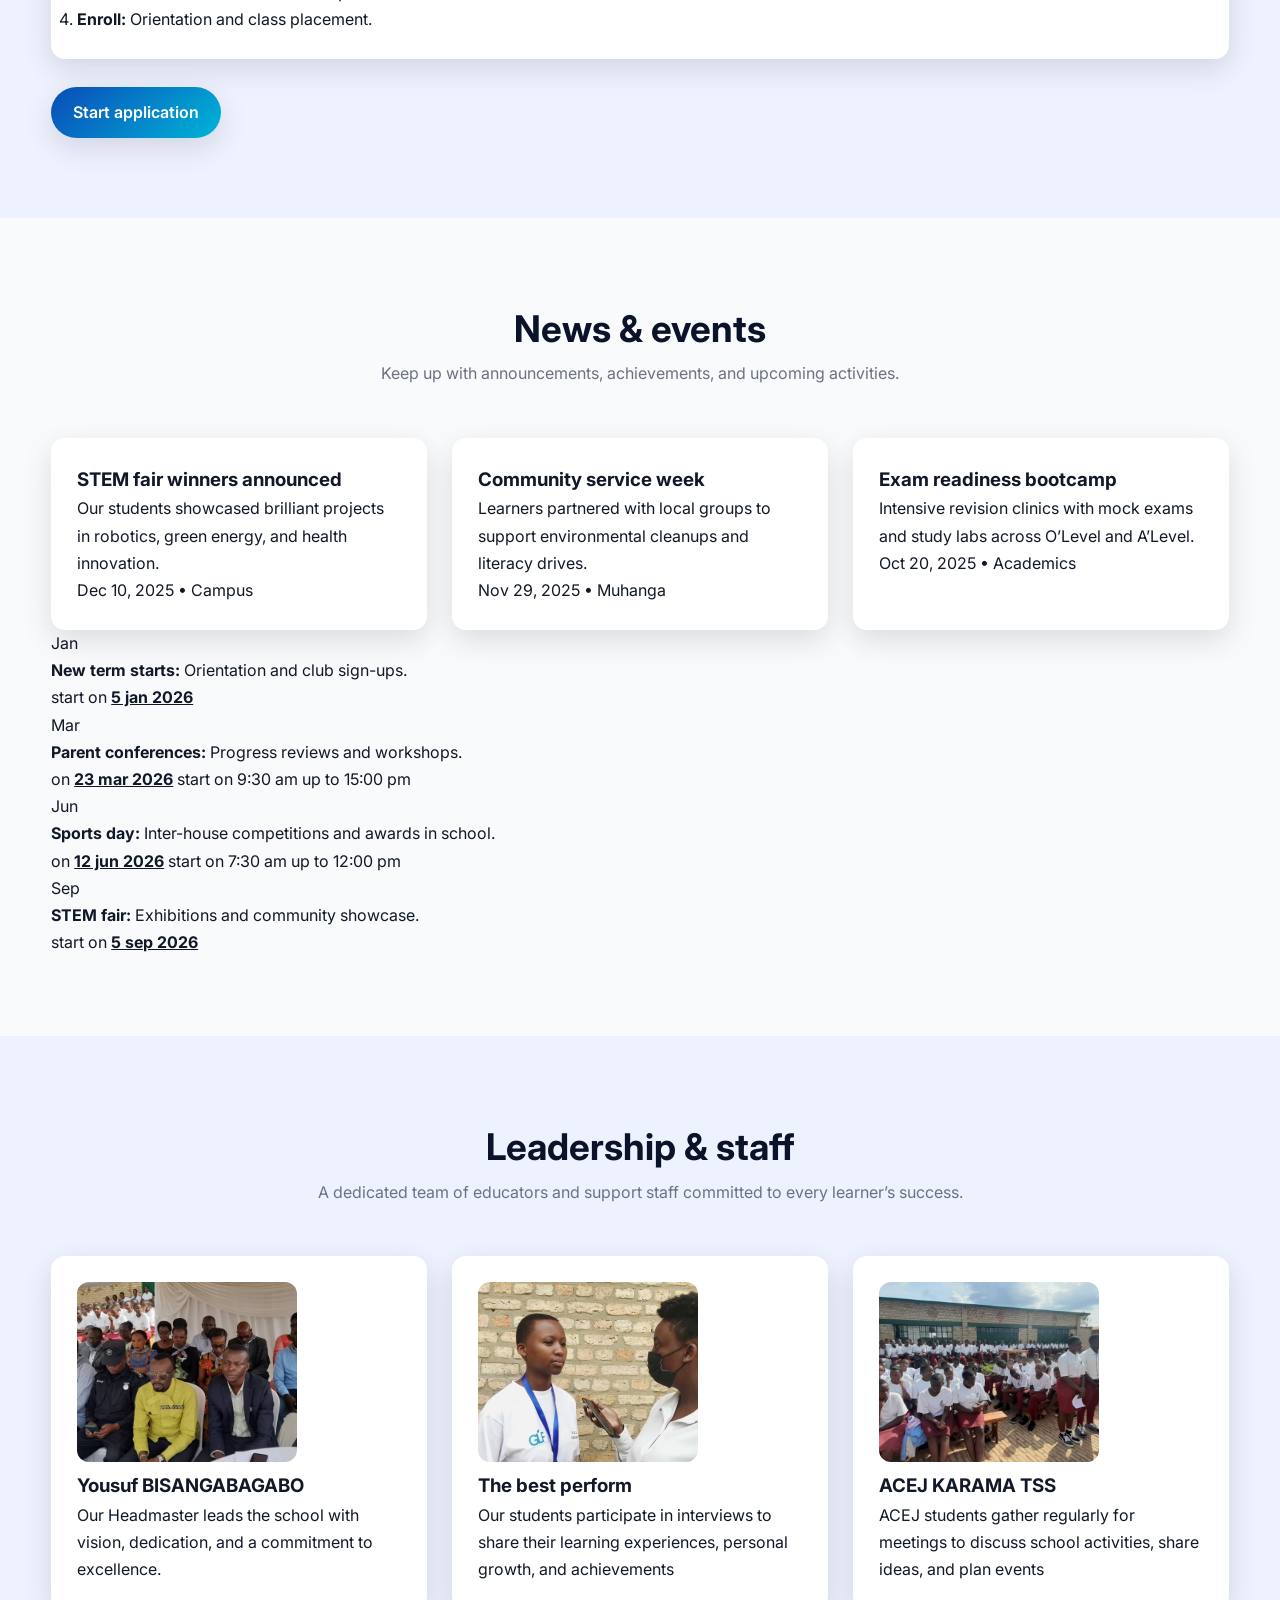
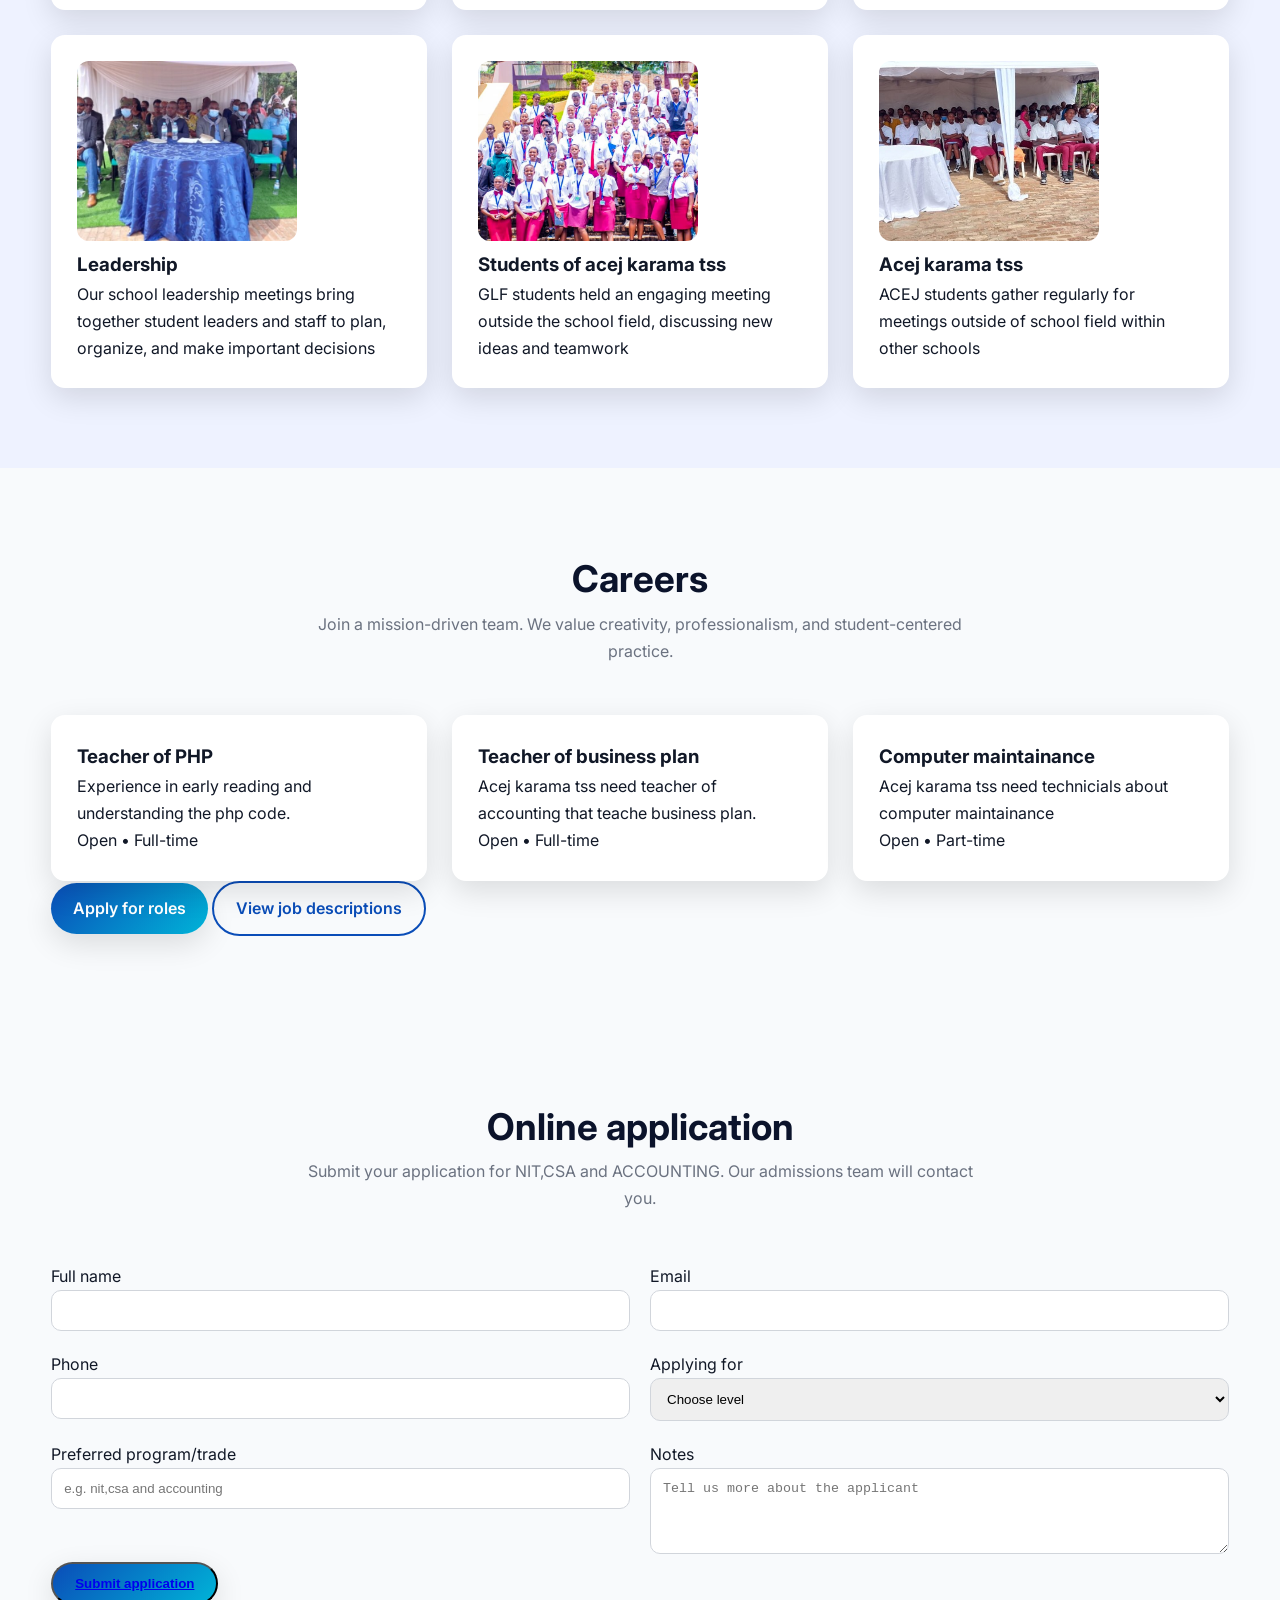
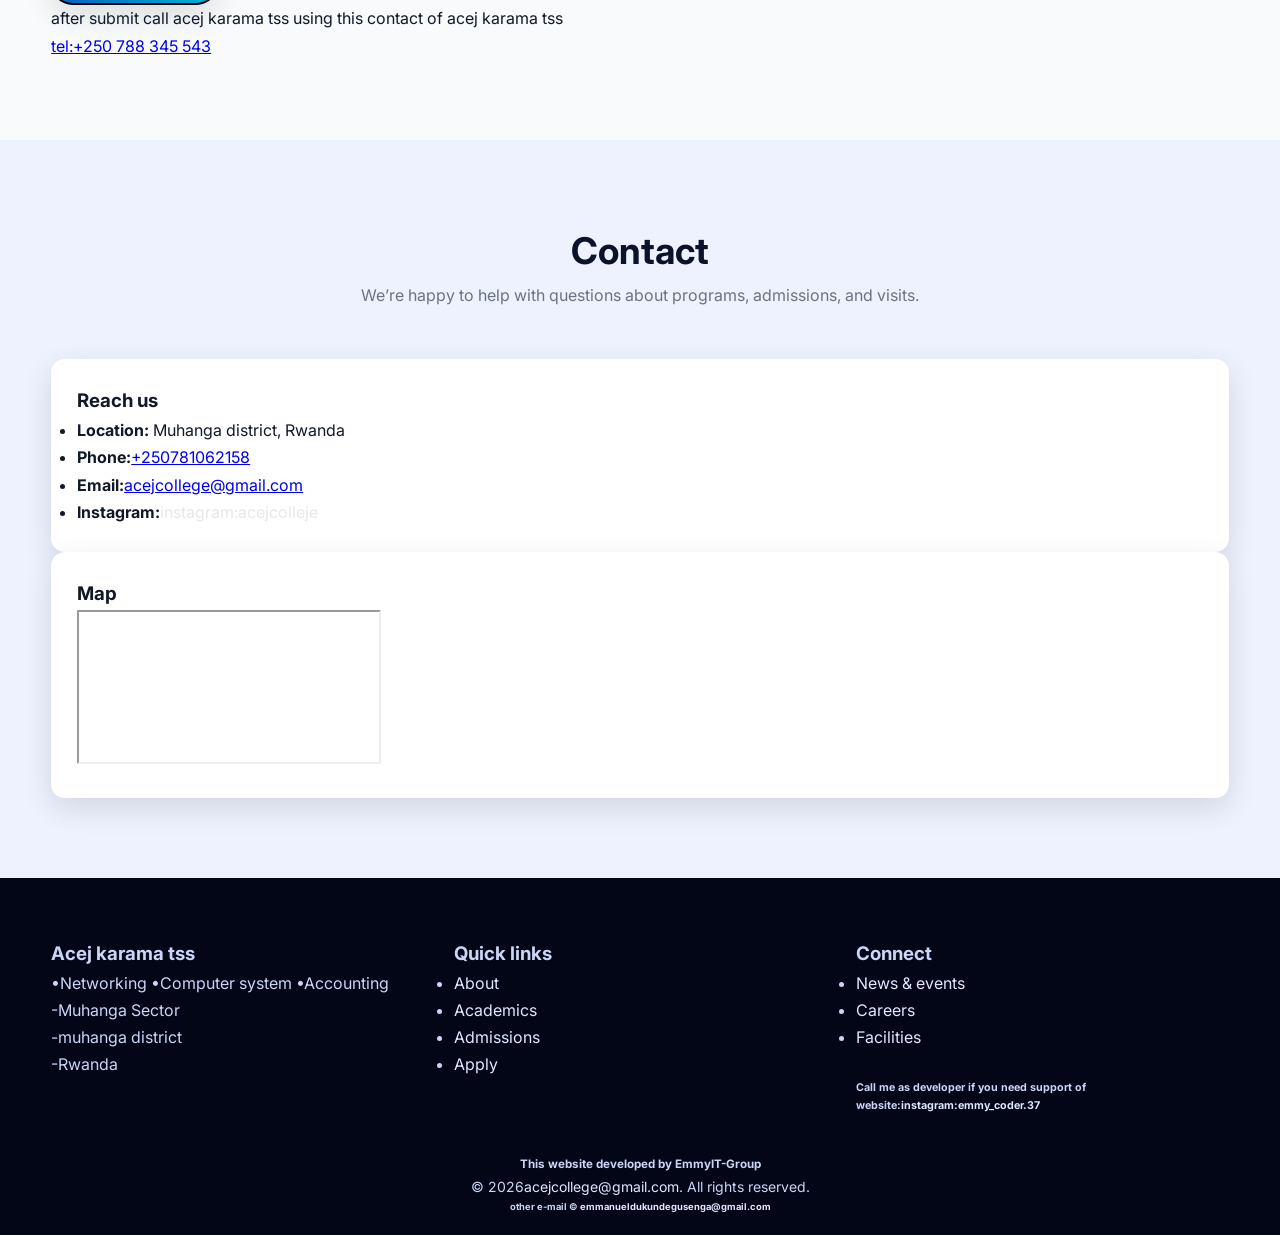
==== commit 82204ee3: "change g s mata to acej karama" ====
--- a/index.html
+++ b/index.html
@@ -1,4 +1,4 @@
-
+  
 <!DOCTYPE html>
 <html lang="en">
 <head>
@@ -446,7 +446,7 @@
         </div>
         <div class="staff card">
           <img src="ihema.jpeg" alt="ICT committee" />
-          <h3>G.S Mata classroom </h3>
+          <h3>Acej karama tss </h3>
           <p>ACEJ students gather regularly for meetings outside of school field within other schools</p>
         </div>
       
@@ -638,3 +638,4 @@
 
 
 
+
